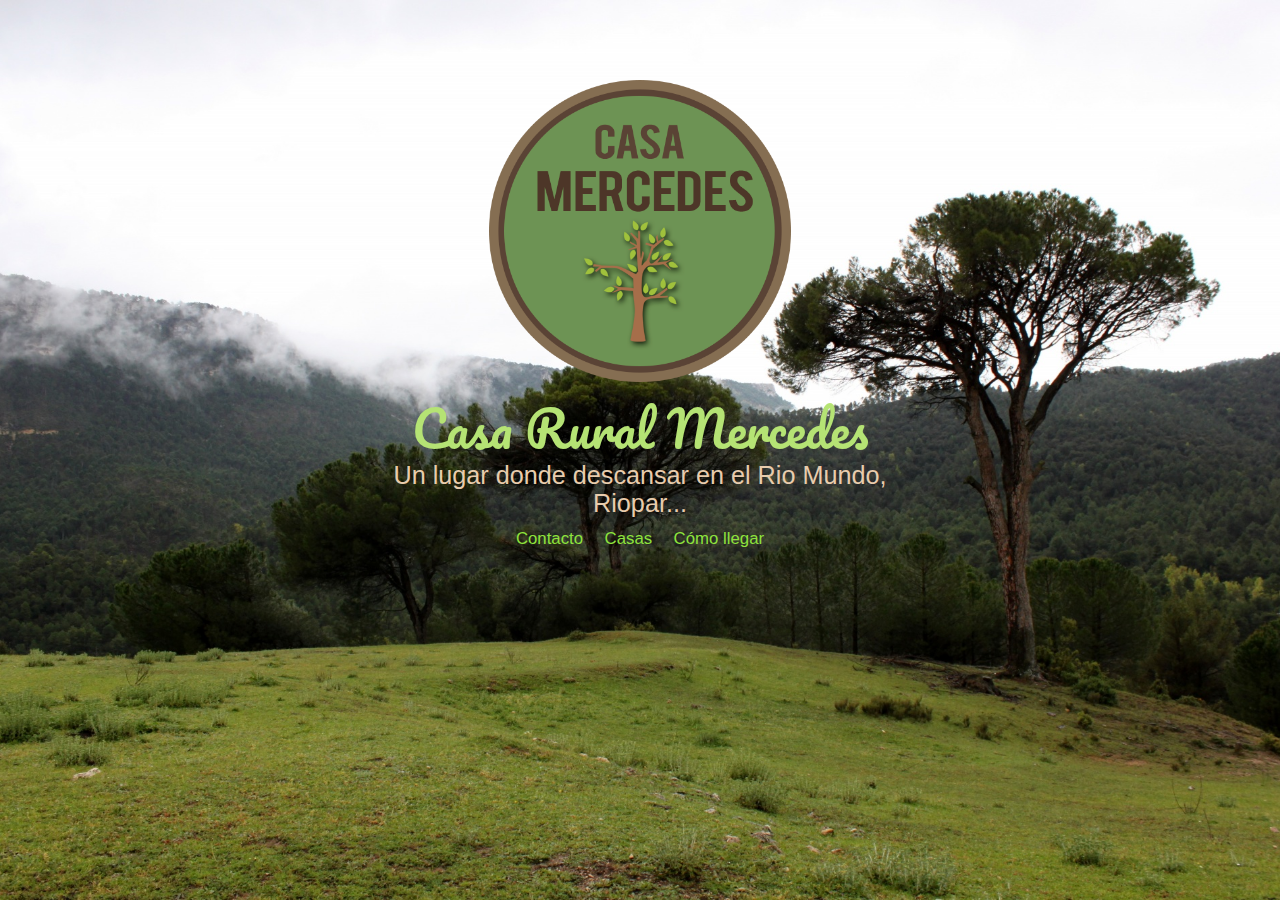
==== index.html @ 32f36bc1 "up" ====
<!DOCTYPE html>
<html>
<head>
	<title>Casa Rural Mercedes</title>
	<link rel="stylesheet" href="css/bootstrap.css">
	<link rel="stylesheet" href="css/animate.css">
	<link rel="stylesheet" href="css/main.css">
	<link href='https://fonts.googleapis.com/css?family=Pacifico' rel='stylesheet' type='text/css'>
	<link href='https://fonts.googleapis.com/css?family=Lato:300,400' rel='stylesheet' type='text/css'>
	<meta charset="UTF-8">
	<meta charset="viewport" content="width=device-width, initial-scale=1.0">
	<script src="http://code.jquery.com/jquery-1.10.1.min.js"></script>
	<style type="text/css">
   		
	</style>
	<div id="img-container">
		<div id="img1"></div>
	</div>
</head>
<body>
	<div class="col-md-5 center-block quitar-float text-center espacio-arriba">
		<img src="img/logo2.png" class="animated fadeIn retraso1">
		<h1 class="pacifico grande verde animated fadeIn retraso2">Casa Rural Mercedes</h1>
		<div class="animated fadeInDown retraso3">
			<h2 class="grande2">Un lugar donde descansar en el Rio Mundo, Riopar...</h2>
			<nav class="grande3">
				<a href="contacto.html" class="espacio-derecha">Contacto</a>
				<a href="casas.html" class="espacio-derecha">Casas</a>
				<a href="como llegar.html">Cómo llegar</a>
			</nav>
		</div>
	</div>
	
</body>
</html>
---- css/main.css ----
/*INICIO*/
img{
	max-width: 60%;
}
.quitar-float{
	float: none;
}
.espacio-arriba{
	margin-top: 80px;

}

.espacio-top{
	margin-top: 40px;

}
.espacio-fotos{
	margin-top: 20px;

}
.espacio150{
	margin-top: 160px;

}
.pacifico{
	font-family: 'pacifico', cursive;
}
.titulo{
	color:#223B1D
}
.grande{
	font-size: 3.5em;
}
.mediano{
	font-size: 2.5em;
}
.peque{
	font-size:1.1em;
	margin-top:15px;
	color: #223B1D
}
.verde{
	color:#B5E374
}
.grande2{
	font-size:1.8em;
	margin-top: -4px;
}
.grande3{
	font-size:1.2em;
	color:#8EE33D;
}
.espacio-derecha{
	margin-right:1em;
}
.verde a{
	color:#B5E374;
}
.grande3 a{
	color:#8EE33D;
}
a:hover{
	color: #A17259;
}
/*ANIMACIONES*/
.retraso1{
	-webkit-animation-delay:1s;
	-moz-animateion-delay:1s;
	animation-delay: 1s;
}
.retraso2{
	-webkit-animation-delay:1.5s;
	-moz-animateion-delay:1.5s;
	animation-delay: 1.5s;
}
.retraso3{
	-webkit-animation-delay:2s;
	-moz-animateion-delay:2s;
	animation-delay: 1s;
}
/*MENÚ*/

.no-lista a{
	color:#FBFFE6;
}
.inline-block{
	float: none;
	display: inline-block;
	margin-right: -4px;
}

.se-verde{
	background-color:#172B12;
	
}
.padding-largo{
	padding: 5px 10px;

}
.no-lista{
	margin: 0px;
	padding:0px;
}
.no-lista li{
	list-style-type: none;
}
.casa-peque{
	width: 16.3%;
	margin-top: 100px;
}
.casa-grande{
	width: 15%;
	margin-top: 100px;

}
.mapa{
	max-height: 90%;
	max-width:90%;
	height:400px;
	width: 600px ;
	padding:10px 10px;
	border: 1px solid #4f7a2d;
	background: #476246;
	border-radius: 10px;	
}
/*CONTACTO*/
.mediano{
	font-size:2em;
	color: #172B12;
}
.mediano2{
	font-size:1.5em;
	color:#B5E374;
}
.contacto{
	
	margin: auto;
	margin-top: 30px;
	max-height: 90%;
	max-width:90%;
	height:250px;
	width: 380px ;
	padding:10px 10px;
	border: 5px solid #172B12;
	background: #476246;
	border-radius: 10px;	
}

.fotos{
	
	margin: auto;
	margin-top: 30px;
	max-height: 90%;
	max-width:90%;
	height:auto;
	width: auto ;
	padding:10px 10px;
	border: 5px solid #172B12;
	background: #476246;
	border-radius: 10px;	
}

body {
	background: url("../img/IMG_1913_001.JPG") no-repeat fixed center center #FCFFDE;
	background-size: cover;
	color:#E8CCAD;
}
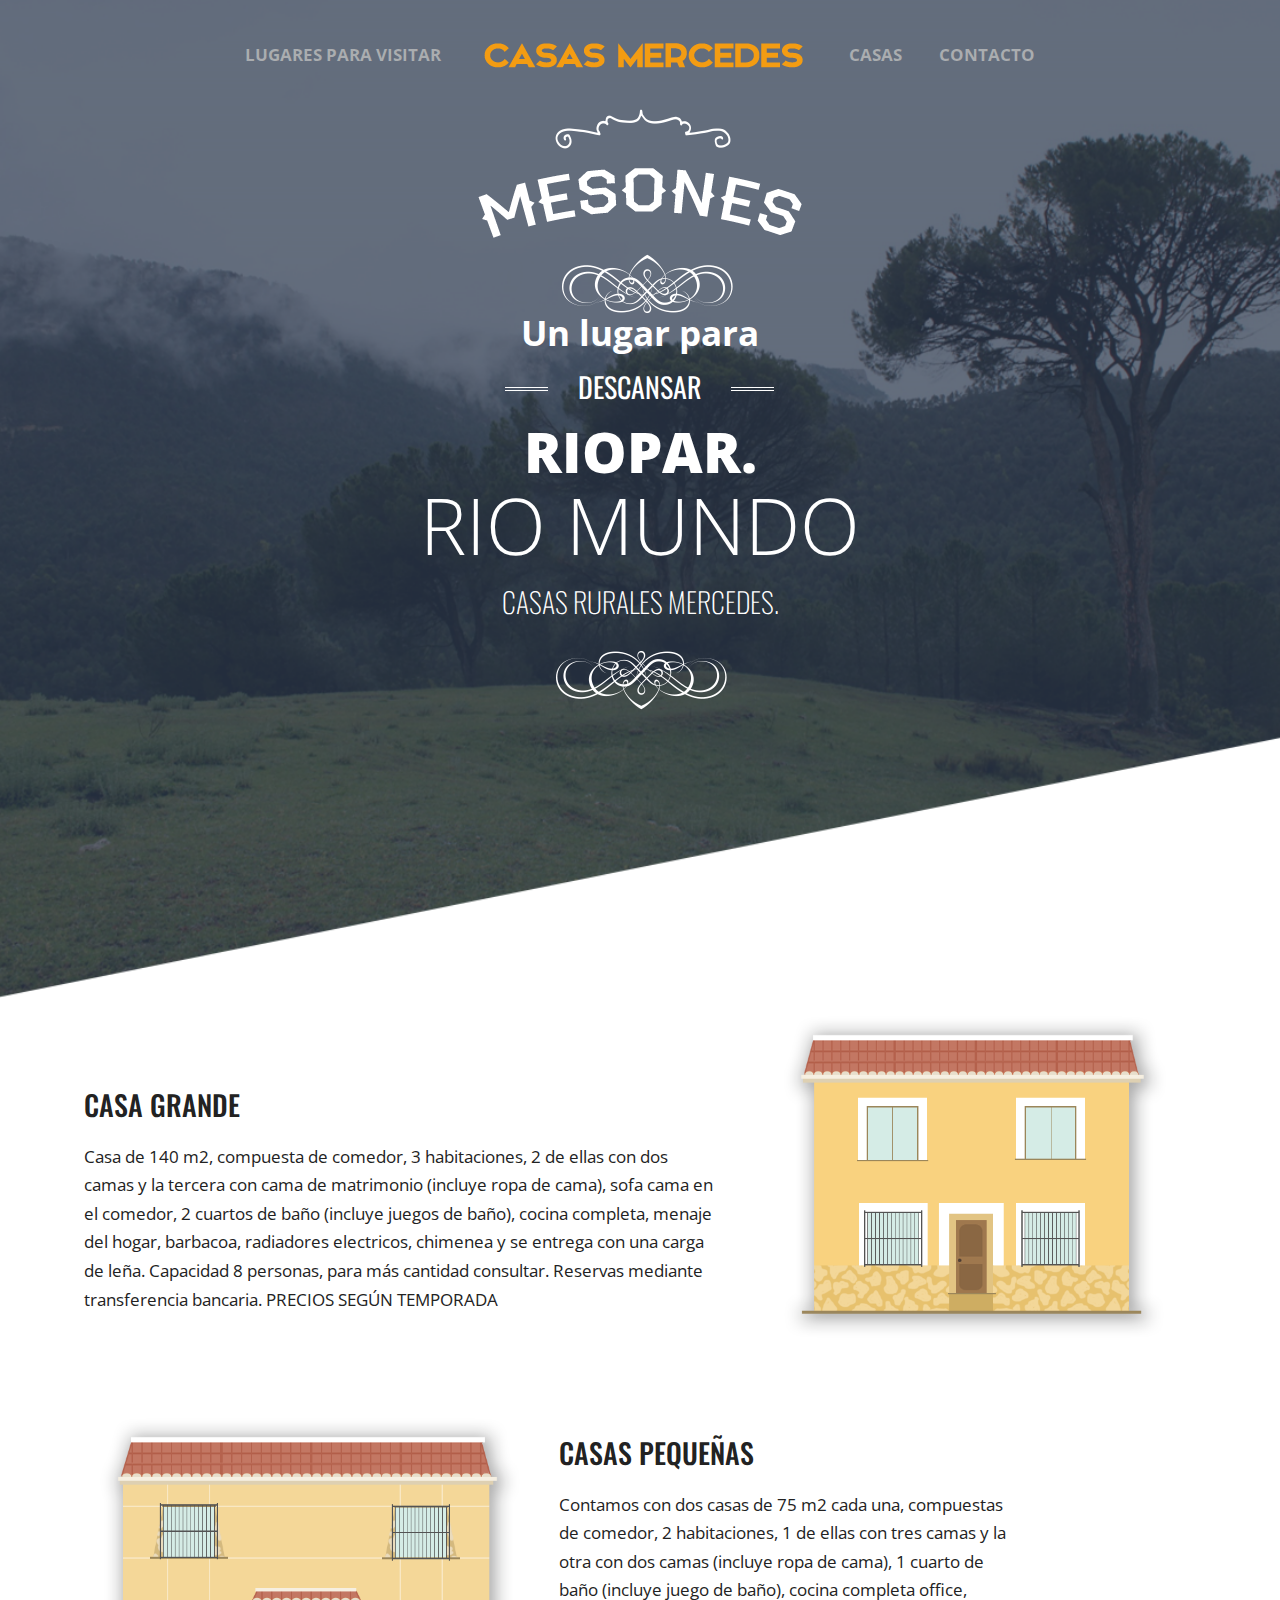
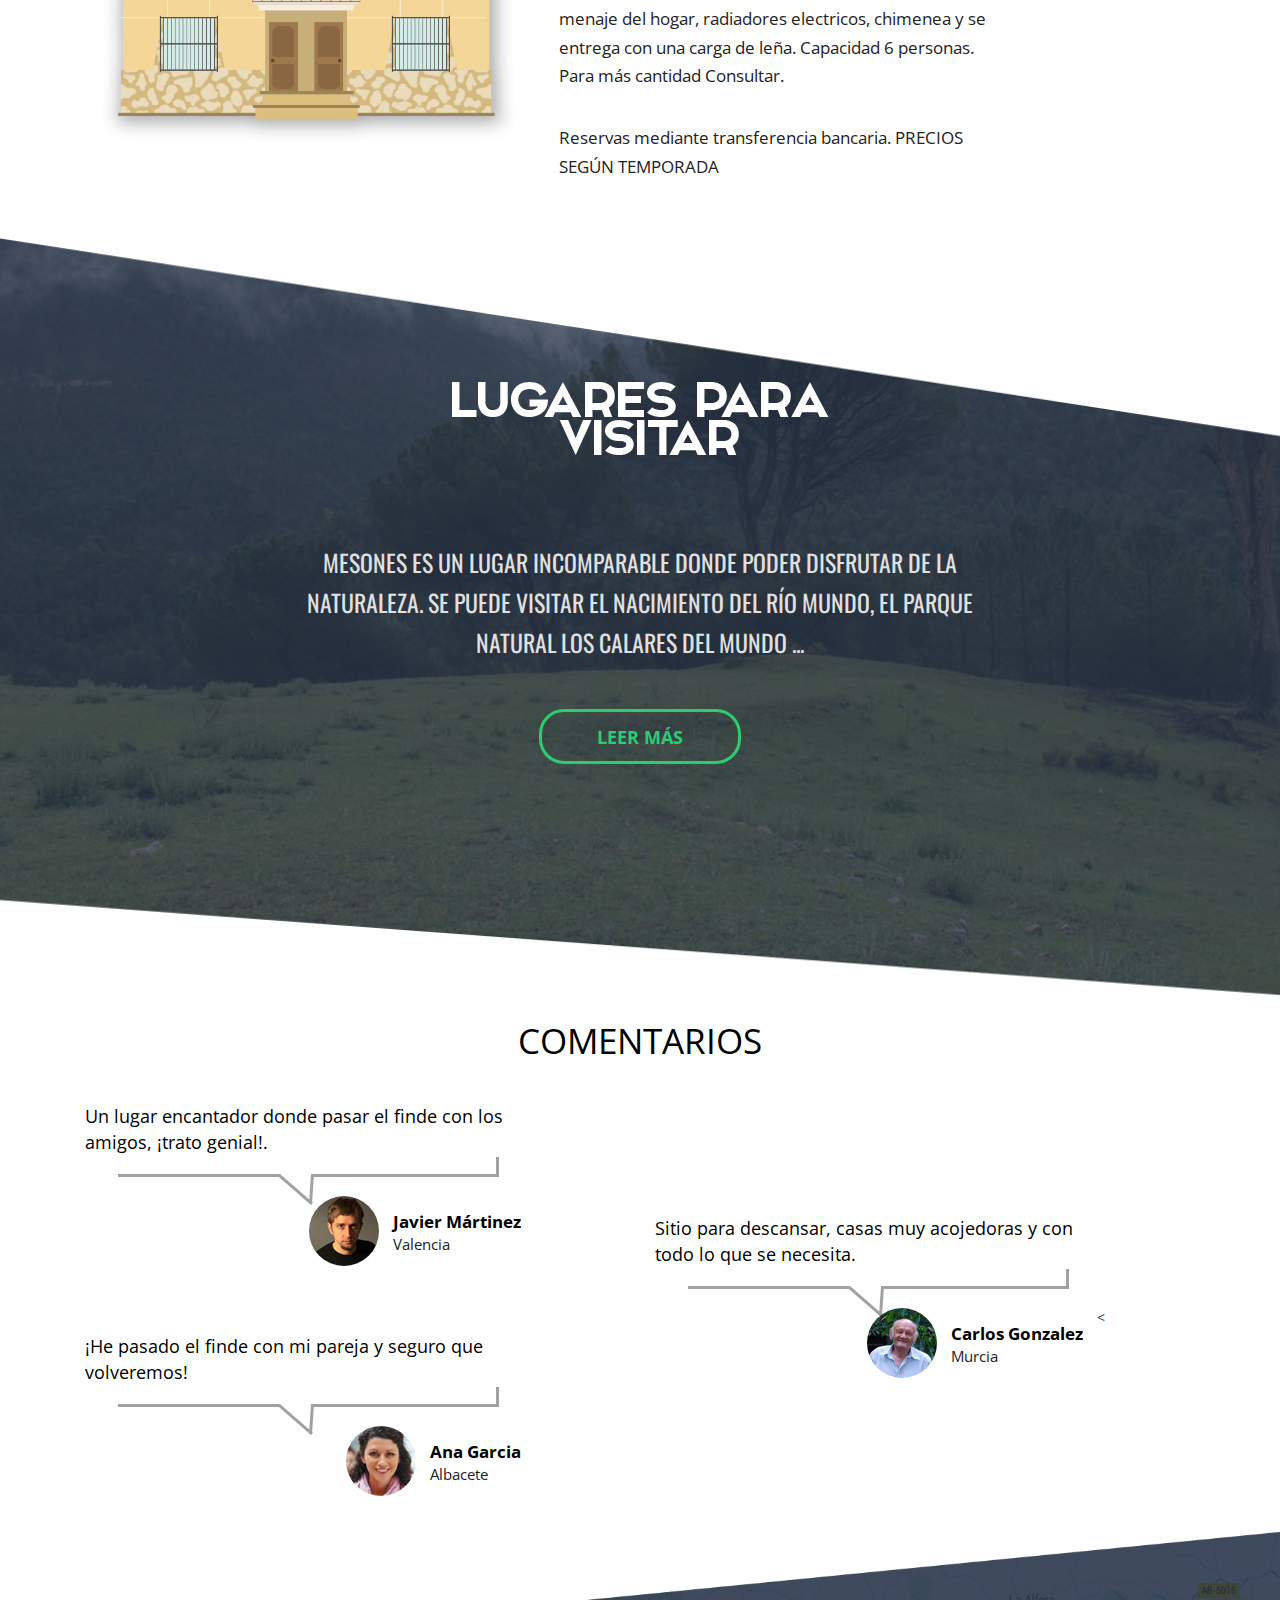
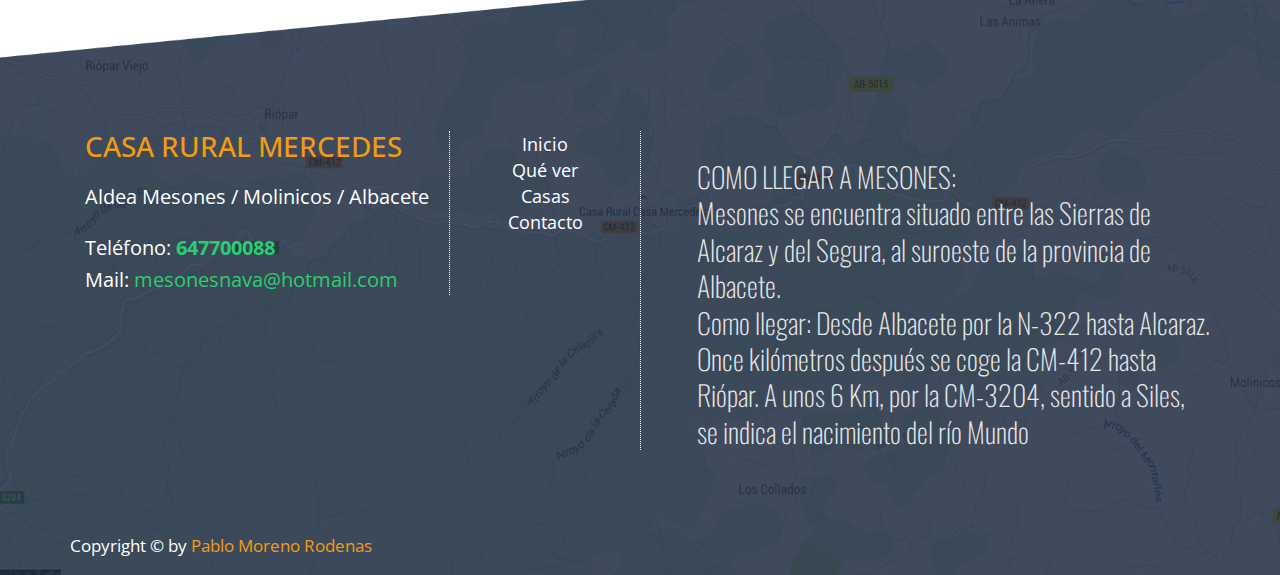
==== commit c6a4b2c0: "up" ====
--- a/index.html
+++ b/index.html
@@ -1,35 +1,219 @@
+<!--A Design by W3layouts 
+Author: W3layout
+Author URL: http://w3layouts.com
+License: Creative Commons Attribution 3.0 Unported
+License URL: http://creativecommons.org/licenses/by/3.0/
+-->
 <!DOCTYPE html>
 <html>
 <head>
-	<title>Casa Rural Mercedes</title>
-	<link rel="stylesheet" href="css/bootstrap.css">
-	<link rel="stylesheet" href="css/animate.css">
-	<link rel="stylesheet" href="css/main.css">
-	<link href='https://fonts.googleapis.com/css?family=Pacifico' rel='stylesheet' type='text/css'>
-	<link href='https://fonts.googleapis.com/css?family=Lato:300,400' rel='stylesheet' type='text/css'>
-	<meta charset="UTF-8">
-	<meta charset="viewport" content="width=device-width, initial-scale=1.0">
-	<script src="http://code.jquery.com/jquery-1.10.1.min.js"></script>
-	<style type="text/css">
-   		
-	</style>
-	<div id="img-container">
-		<div id="img1"></div>
-	</div>
+<title>Casa Rural Mercedes</title>
+<link href="css/bootstrap.css" rel="stylesheet" type="text/css" media="all" />
+<!-- jQuery (necessary for Bootstrap's JavaScript plugins) -->
+<script src="js/jquery.min.js"></script>
+<!-- Custom Theme files -->
+<!--theme-style-->
+<link href="css/style.css" rel="stylesheet" type="text/css" media="all" />	
+<!--//theme-style-->
+<meta name="viewport" content="width=device-width, initial-scale=1">
+<meta http-equiv="Content-Type" content="text/html; charset=utf-8" />
+<meta name="keywords" content="Kitchen-Master Responsive web template, Bootstrap Web Templates, Flat Web Templates, Andriod Compatible web template, 
+Smartphone Compatible web template, free webdesigns for Nokia, Samsung, LG, SonyErricsson, Motorola web design" />
+<script type="application/x-javascript"> addEventListener("load", function() { setTimeout(hideURLbar, 0); }, false); function hideURLbar(){ window.scrollTo(0,1); } </script>
+<!--fonts-->
+<link href='http://fonts.googleapis.com/css?family=Open+Sans:400,300,600,700,800' rel='stylesheet' type='text/css'>
+<link href='http://fonts.googleapis.com/css?family=Oswald:400,300,700' rel='stylesheet' type='text/css'>
+<!--//fonts-->
+<script type="text/javascript" src="js/move-top.js"></script>
+<script type="text/javascript" src="js/easing.js"></script>
+				<script type="text/javascript">
+					jQuery(document).ready(function($) {
+						$(".scroll").click(function(event){		
+							event.preventDefault();
+							$('html,body').animate({scrollTop:$(this.hash).offset().top},1000);
+						});
+					});
+					</script>
+
 </head>
 <body>
-	<div class="col-md-5 center-block quitar-float text-center espacio-arriba">
-		<img src="img/logo2.png" class="animated fadeIn retraso1">
-		<h1 class="pacifico grande verde animated fadeIn retraso2">Casa Rural Mercedes</h1>
-		<div class="animated fadeInDown retraso3">
-			<h2 class="grande2">Un lugar donde descansar en el Rio Mundo, Riopar...</h2>
-			<nav class="grande3">
-				<a href="contacto.html" class="espacio-derecha">Contacto</a>
-				<a href="casas.html" class="espacio-derecha">Casas</a>
-				<a href="como llegar.html">Cómo llegar</a>
-			</nav>
+	<!--header-->
+	<div class="header">
+		<div class="container">
+		<!---->
+			<div class="header-logo">
+				<div class="logo">
+				<a href="index.html"><img src="images/logo.png" alt="" ></a>
+				</div>
+				<div class="top-nav">
+					<span class="menu"> </span>
+					<ul>
+						<li ><a href="about.html" data-hover="QUE VER">QUE VER  </a> </li>
+						<li><a href="404.html" data-hover="QUE VER" > QUE VER</a></li>
+						<li><a href="gallery.html" data-hover="CASAS">CASAS </a></li>
+						<li><a href="contact.html" data-hover="CONTACTO">CONTACTO </a></li>
+					</ul>
+					<!--script-->
+				<script>
+					$("span.menu").click(function(){
+						$(".top-nav ul").slideToggle(500, function(){
+						});
+					});
+			</script>				
+		</div>
+		<div class="clearfix"> </div>
+			</div>
+			<!---->
+				<div class="top-menu">					
+					<ul>
+						<li ><a href="Quever.html" data-hover="LUGARES PARA VISITAR">LUGARES PARA VISITAR  </a> </li>
+						<li><a href="index.html"><img src="images/logo.png" alt="" ></a></li>
+						<li><a href="Casas.html" data-hover="CASAS">CASAS </a></li>
+						<li><a href="Contacto.html" data-hover="CONTACTO">CONTACTO </a></li>
+					</ul>
+					<!--script-->
+							
+		</div>
+		<div class="header-top">
+			<img class="img-responsive size=3" src="images/logo2.png" alt="">
+			<h2>Un lugar para</h2>
+			<p class="to-do">DESCANSAR</p>
+			<h1>RIOPAR. <span>RIO MUNDO</span></h1>
+			<p class="have">Casas Rurales Mercedes.</p>
+			<img class="img-responsive" src="images/ar.png" alt="">
 		</div>
 	</div>
-	
+</div>
+<!---->
+			<div class="content">
+				<div class="container">
+				<div class="content-top">
+					<div class="content-top-grid">
+						<div class="col-md-7 content-top-bottom ">
+							<h3 >CASA GRANDE</h3>
+							<p>
+							Casa de 140 m2, compuesta de comedor, 3 habitaciones, 2 de ellas con dos camas y la tercera con cama de matrimonio (incluye ropa de cama), sofa cama en el comedor, 2 cuartos de baño (incluye juegos de baño), cocina completa, menaje del hogar, barbacoa, radiadores electricos, chimenea y se entrega con una carga de leña.
+							Capacidad 8 personas, para más cantidad consultar. <span>Reservas mediante transferencia bancaria. PRECIOS SEGÚN TEMPORADA</span> </p>
+						</div>
+						<div class="col-md-5">
+							<a  href="casas.html"><img class="img-responsive" src="images/cg2.png" alt=""></a>
+						</div>
+						<div class="clearfix"> </div>
+					</div>
+					<div class="content-top-grid">					
+						<div class="col-md-5">
+							<a href="casas.html"><img class="img-responsive" src="images/cp2.png" alt=""></a>
+						</div>
+						<div class="col-md-5 content-top-at ">
+							<h3>CASAS PEQUEÑAS</h3>
+							<p>Contamos con dos casas de 75 m2 cada una, compuestas de comedor, 2 habitaciones, 1 de ellas con tres camas y la otra con dos camas (incluye ropa de cama), 1 cuarto de baño (incluye juego de baño), cocina completa office, menaje del hogar, radiadores electricos, chimenea y se entrega con una carga de leña. Capacidad 6 personas. Para más cantidad Consultar. <span>Reservas mediante transferencia bancaria. PRECIOS SEGÚN TEMPORADA</span> </p>
+						</div>
+						<div class="clearfix"> </div>
+					</div>
+				</div>
+			</div>
+			<!---->
+					<div class="content-middle">
+							<a href="single.html"><img class="img-responsive" src="images/po1.png" alt=""></a>
+						<p>Mesones es un lugar incomparable donde poder disfrutar de la naturaleza.
+							Se puede visitar el nacimiento del río Mundo, el Parque Natural Los Calares del Mundo ...</p>
+						<a href="quever.html" class="register">LEER MÁS</a>
+					</div>
+					<!---->
+					<div class="content-bottom">
+						<div class="container">
+						<h3>COMENTARIOS</h3>
+							<div class="col-md-6 name-in">
+								<div class=" bottom-in">
+								<p class="para-in">Un lugar encantador donde pasar el finde con los amigos, ¡trato genial!.</p>
+								<i class="dolor"> </i>
+								<div class="men-grid">
+									<img class="img-responsive men-top" src="images/te.jpg" alt="">
+									<div class="men">
+										<span>Javier Mártinez</span>
+										<p>Valencia</p>
+									</div>
+									<div class="clearfix"> </div>
+									</div>
+								</div>
+								<div class=" bottom-in">
+								<p class="para-in">¡He pasado el finde con mi pareja y seguro que volveremos!</p>
+								<i class="dolor"> </i>
+								<div class="men-grid">
+									<img class="img-responsive men-top" src="images/te1.jpg" alt="">
+									<div class="men">
+										<span>Ana Garcia</span>
+										<p>Albacete</p>
+									</div>
+									<div class="clearfix"> </div>
+									</div>
+								</div>
+							</div>
+						
+							<div class="col-md-6  name-on">
+							<div class="bottom-in ">
+								<p class="para-in">Sitio para descansar, casas muy acojedoras y con todo lo que se necesita.</p>
+								<i class="dolor"> </i>
+								<div class="men-grid">
+									<img class="img-responsive men-top" src="images/te2.jpg" alt=""><
+									<div class="men">
+										<span>Carlos Gonzalez</span>
+										<p>Murcia</p>
+									</div>
+									<div class="clearfix"> </div>
+									</div>
+							</div>
+							</div>
+							<div class="clearfix"> </div>
+						</div>
+					</div>
+				</div>		
+				<!---->			
+	<div class="footer">
+		<div class="container">
+			<div class="footer-top">
+				<div class="col-md-4 amet-sed">
+				<h4 >CASA RURAL MERCEDES</h4>
+				<p class="flan">Aldea Mesones / Molinicos / Albacete</span></p>
+				<p>Teléfono: <label>647700088</label></p>
+				<p>Mail: <a href="mailto:mesonesnava@hotmail.com">mesonesnava@hotmail.com</a></p>
+				
+
+				</div>
+				<div class="col-md-2 amet-sed-box ">
+					<ul class="nav-bottom">
+						<li><a href="index.html" >Inicio</a> </li>
+						<li><a href="quever.html" >Qué ver</a> </li>
+						<li><a href="casas.html">Casas </a></li>						
+						<li><a href="contacto.html">Contacto </a></li>						
+					</ul>
+				</div>
+				<div class="col-md-6 amet-sed-top  ">				
+				<p>COMO LLEGAR A MESONES:
+				<span>Mesones se encuentra situado entre las Sierras de Alcaraz y del Segura, al suroeste de la provincia de Albacete.</span>
+				<span>Como llegar: Desde Albacete por la N-322 hasta Alcaraz. Once kilómetros después se coge la CM-412 hasta Riópar. A unos 6 Km, por la CM-3204, sentido a Siles, se indica el nacimiento del río Mundo</span></p>						
+				</div>
+				<div class="clearfix"> </div>
+			</div>
+				<p class="footer-class">Copyright &copy; by  <a href="https://twitter.com/1pabloo1" target="_blank">Pablo Moreno Rodenas</a></p>
+		</div>
+		 <script type="text/javascript">
+						$(document).ready(function() {
+							/*
+							var defaults = {
+					  			containerID: 'toTop', // fading element id
+								containerHoverID: 'toTopHover', // fading element hover id
+								scrollSpeed: 1200,
+								easingType: 'linear' 
+					 		};
+							*/
+							
+							$().UItoTop({ easingType: 'easeOutQuart' });
+							
+						});
+					</script>
+				<a href="#" id="toTop" style="display: block;"> <span id="toTopHover" style="opacity: 1;"> </span></a>
+	</div>
+
 </body>
 </html>--- a/css/style.css
+++ b/css/style.css
@@ -0,0 +1,1551 @@
+/*--A Design by W3layouts 
+Author: W3layout
+Author URL: http://w3layouts.com
+License: Creative Commons Attribution 3.0 Unported
+License URL: http://creativecommons.org/licenses/by/3.0/
+--*/
+body{
+	background:#fff;
+	font-family: 'Open Sans', sans-serif;
+}
+body a{
+	transition: 0.5s all;
+	-webkit-transition: 0.5s all;
+	-o-transition: 0.5s all;
+	-moz-transition: 0.5s all;
+	-ms-transition: 0.5s all;
+}
+ ul{
+	padding: 0;
+	margin: 0;
+}
+h1,h2,h3,h4,h5,h6,label,p{
+	margin:0;	
+}
+.header {
+	background:url(../images/banner.png) no-repeat left bottom;
+	width:100%;
+	min-height:1000px;
+	display:block;
+	background-size:cover;
+	text-align:center;
+}
+.header-in {
+	background:url(../images/banner.png) no-repeat top;
+	width:100%;
+	min-height:100px;
+	display:block;
+	background-size:cover;
+	text-align:center;
+}
+.header-logo{
+	display:none;
+}
+/*----*/
+.top-menu ul li  a {
+	position: relative;
+	display: inline-block;
+	outline: none;
+	color:#aaadb0;
+	text-decoration: none;
+	text-shadow: 0 0 1px rgba(255,255,255,0.3);
+	font-size:1.2em;
+	padding: 0em 1em;
+	font-weight:700;
+	vertical-align: middle;
+}
+.top-menu ul li a:hover,
+.top-menu ul li  a:focus {
+	outline: none;
+}
+/* Effect 15: scale down, reveal */
+.top-menu ul li a {
+	color: rgba(0,0,0,0.2);
+	text-shadow: none;
+}
+.top-menu ul li a::before {
+	color: #aaadb0;
+	content: attr(data-hover);
+	position: absolute;
+	-webkit-transition: -webkit-transform 0.3s, opacity 0.3s;
+	-moz-transition: -moz-transform 0.3s, opacity 0.3s;
+	transition: transform 0.3s, opacity 0.3s;
+}
+.top-menu ul li a:hover::before,
+.top-menu ul li a:focus::before {
+	-webkit-transform: scale(0.9);
+	-moz-transform: scale(0.9);
+	transform: scale(0.9);
+	opacity: 0;
+}
+/*----*/
+.top-menu{
+	margin-top:2em;
+}
+.top-menu ul li{
+	display: inline-block;
+}
+.top-menu ul li  a:hover,.top-menu ul li.active a{
+	color:#f39c12;
+}
+/*----*/
+.top-nav span.menu:before{
+	content: url(../images/menu.png)no-repeat 0px 0px;
+	cursor:pointer;	
+	width:100%;
+}
+.top-nav span.menu{
+	display: none;
+}
+/*--responsive media-quries--*/
+@media(max-width:768px){
+.top-menu{
+	display:none;
+}
+.header-logo{
+	display:block;
+	margin-top:1em;
+}
+.logo{
+	float:left;
+}
+.top-nav {
+	float: right;
+	padding-top:6px;
+}
+.top-nav ul{
+	display: none;
+	position: absolute;
+	width: 96.5%;
+	z-index: 9999;
+	left: 2%;
+	margin: 1em 0;
+	background: #f39c12;
+}
+.top-nav span.menu {
+	display: block;
+	width: 100%;
+	position: relative;
+	height: 30px;
+}
+.top-nav ul li,.top-nav ul li.active{
+	display: block;
+	padding: 0.5em 0;
+	text-align: center;
+}
+.top-nav ul li a,.top-nav ul li.active a{
+	color:#fff;
+	border: none;
+	padding: 0;
+	background:none;
+	margin: 0.3em 1em;
+	text-decoration:none;
+}
+.top-nav ul li a:hover{
+	color:#000;
+}
+}
+.header-top img{
+	margin:0 auto;
+}
+.header-top{
+	padding: 2em 0;
+}
+.header-top h2{
+	color:#fff;
+	font-size:2.5em;
+	font-weight:700;
+}
+.header-top h1{
+	color:#fff;
+	font-size:4em;
+	font-weight:800;
+	text-transform:uppercase;
+}
+.header-top h1 span{
+	display:block;
+	font-size:1.4em;
+	font-weight:100;
+}
+ p.to-do{
+	color:#fff;
+	font-size: 2em;
+	font-family: 'Oswald', sans-serif;
+	padding: 0.5em 0;
+}
+p.to-do:before,p.to-do:after{
+	content:"";
+	background:url(../images/line.png) no-repeat 0px ;
+	width:46px;
+	height:20px;
+	display:inline-block;
+	margin-right:1em;
+	vertical-align:middle;
+}
+p.to-do:after{
+	margin:0 0em 0 1em;
+}
+p.have{
+	color:#fff;
+	font-size: 2em;
+	font-family: 'Oswald', sans-serif;
+	padding: 0.5em 0;
+	text-transform:uppercase;
+	font-weight: 100;
+}
+
+/*----*/
+.content-top-grid {
+	padding: 0 0 4em;
+}
+.content-top-bottom h3,.content-top-at h3{
+	font-family: 'Oswald', sans-serif;
+	color:#222222;
+	font-size:2em;
+	text-transform:uppercase;
+	line-height:1.5em;
+}
+.content-top-bottom p,.content-top-at p{
+	color:#222222;
+	font-size:1.2em;
+	line-height:1.7em;
+	padding:1em 0 0;
+}
+.content-top-at p span{
+	display:block;
+	padding:2em 0 0;
+}
+.content-top-at {
+	padding: 2em 1em 0;
+}
+.content-top-bottom {
+	padding: 6em 1em 0;
+}
+/*----*/
+.content-middle {
+	background:url(../images/back.png) no-repeat 0px 0px;
+	width:100%;
+	min-height:785px;
+	display:block;
+	background-size:cover;
+	text-align: center;
+}
+.content-middle img{
+	margin:0 auto;
+	padding: 4.7em 0 0em;
+}
+.content-middle p{
+	font-family: 'Oswald', sans-serif;
+	color:#E0E0E1;
+	font-size:1.7em;
+	width:50%;
+	margin:2.5em auto;
+	text-transform: uppercase;
+	line-height: 1.7em;
+}
+a.register{
+	text-decoration:none;
+	font-size:1.3em;
+	color:#2ecc71;
+	border: 3px solid #2ecc71;
+	border-radius: 25px;
+	padding: 0.7em 3em;
+	font-weight:700;
+}
+a.register:hover{
+	color:#fff;
+	background:#2ecc71;
+}
+ p.para-in{
+	color:#000;
+	font-size:1.3em;
+	width: 80%;
+}
+i.dolor{
+	background:url(../images/arr.png) no-repeat 0px 0px;
+	width:400px;
+	min-height:52px;
+	display:block;
+	margin: 0 0em 0 2em;
+}
+.men-grid {
+	position: absolute;
+	top: 135px;
+	right: 90px;
+}
+.bottom-in {
+	padding: 3em 0 6em;
+	position: relative;
+}
+.bottom-in img {
+	border-radius:50px;
+}
+.content-bottom h3{
+	color:#000;
+	font-size:2.5em;
+	font-weight:400;
+	text-align:center;
+}
+.men-top{
+	float:left;
+}
+.men{
+	float:left;
+	padding: 1em 1em 0em;
+}
+.men span {
+	color: #000;
+	font-size: 1.2em;
+	font-weight: 700;
+}
+.men p{
+	color: #222;
+	font-size: 1.1em;
+}
+.name-on {
+	padding-top: 8em;
+}
+/*--about--*/
+.about {
+	padding:0 0 1em;
+}
+.about-top {
+	padding: 6em 0;
+}
+.about-top h3{
+	font-size:2.2em;
+	color:#222;
+	text-transform:uppercase;
+	font-family: 'Oswald', sans-serif;
+	padding: 0 0.4em 1em;
+}
+.top-about h5{
+	font-size:1.5em;
+	line-height:1.2em;
+}
+.top-about h5 a{
+	color:#f39c12;
+	text-decoration:none;
+}
+.top-about h5 a:hover{
+	color:#000;
+}
+a.more{
+	text-decoration:none;
+	font-size: 1em;
+	color: #2ecc71;
+	border: 2px solid #2ecc71;
+	border-radius: 25px;
+	padding: 0.4em 1em;	
+}
+a.more:hover{
+	color:#fff;
+	background:#2ecc71;
+}
+.top-about p{
+	font-size:1.2em;
+	color:#222;
+	line-height:1.7em;
+	margin:1em 0 2em;
+}
+.left-sit h6{
+	font-size:1.3em;
+	line-height:1.3em;
+}
+.left-sit p{
+	margin:0.5em 0;
+	color:#222;
+	font-size:1.2em;
+	line-height:1.5em;	
+}
+.in-sed ,.left-sit{
+	float:left;
+}
+.left-sit{
+	width:80%;
+}
+span.in-sed{
+	font-size: 1.8em;
+	color: #fff;
+	background: #f39c12;
+	width: 45px;
+	height: 45px;
+	text-align: center;
+	font-weight: 600;
+	margin-right: 6%;
+	padding-top: 5px;
+}
+.left-sit h6 a{
+	text-decoration:none;
+	color:#f39c12;
+}
+.left-sit h6 a:hover{
+	color:#222;
+}
+.col-in-about{
+	padding:1em 0 0;
+}
+.in-profile h4{
+	margin:0 0 1em;
+	font-size:2em;
+	color:#222;
+	font-family: 'Oswald', sans-serif;
+}
+/*----*/
+.team-top {
+	margin-right: 9%;
+	float: left;
+	width: 27%;
+}
+.team-top:nth-child(3) {
+	margin-right:0;
+}
+.team-top h6 {
+	margin: 1em 0 0.2em;
+	font-size: 1.3em;
+	color: #000;
+	text-transform: uppercase;
+	font-weight: 600;
+}
+.team-top p {
+	font-size: 1.2em;
+	line-height: 1.7em;
+	color: #222;
+}
+/*--four--*/
+.four{
+	text-align:center;
+	padding: 8em 0em 10em;
+	min-height: 440px;
+}
+.four h1{
+	font-size: 8em;
+	color: #f39c12;
+	font-weight: 600;
+}
+.four p{
+	font-size:1.5em;
+	color:#222;
+	padding:0.7em 0 2em;
+}
+/*--portfolio--*/
+.product h2{
+	font-size: 2.2em;
+	color: #222;
+	font-family: 'Oswald', sans-serif;
+	padding: 0 0em 1em;
+}
+ul#filters {
+	padding: 0px;
+}
+#filters {
+	margin:0 0 3%;
+	padding: 0;
+	list-style: none;
+}
+#filters li {
+	display:inline-block;
+	display: -webkit-inline-box;
+	display: -moz-inline-box;
+	display: -o-inline-box;
+	display: -ms-inline-box;
+	padding: 0 1em;
+}
+#filters li span {
+	display: block;
+	text-decoration: none;
+	color: #222;
+	cursor: pointer;
+	font-size: 1.1em;
+	text-transform: uppercase;
+	font-weight:600;
+	
+}
+#filters li span:hover,#filters li.active  span{
+	color:#f39c12;
+}
+#portfoliolist .portfolio {
+	-webkit-box-sizing: border-box;
+	-moz-box-sizing: border-box;
+	-o-box-sizing: border-box;
+	width: 31%;
+	display: none;
+	float: left;
+	overflow: hidden;
+	margin: 1%;
+}
+div#portfoliolist {
+	padding: 0px 0px;
+}	
+.portfolio-wrapper {
+	overflow:hidden;
+	position: relative !important;
+	cursor:pointer;	
+	padding:  0;
+}
+.portfolio img {
+	max-width:100%;
+	transition: all 300ms!important;
+	-webkit-transition: all 300ms!important;
+	-moz-transition: all 300ms!important;
+}
+.portfolio .label {
+	position: absolute;
+	width: 100%;
+	height:40px;
+	bottom:-40px;
+}
+.portfolio .label-bg {
+	background: #22B4B8;
+	width: 100%;
+	height:100%;
+	position: absolute;
+	top:0;
+	left:0;
+}
+.portfolio .label-text {
+	color:#fff;
+	position: relative;
+	z-index:500;
+	padding:5px 8px;
+}		
+.portfolio .text-category {
+	display:block;
+	font-size:9px;
+	font-size: 12px;
+	text-transform:uppercase;
+}
+
+.product {
+	padding: 4em 0 ;
+}
+.zoom-icon {
+	position:absolute;
+	top:15px;
+	right:15px;
+	bottom:15px;
+	left:15px;
+	display:block !important;
+	opacity:1 !important;
+	visibility:visible !important;
+	background:transparent !important;
+	border-radius:0;
+	cursor:pointer;
+	overflow:hidden;
+	-webkit-transition:0.55s;
+	-moz-transition:0.55s;
+	-o-transition:0.55s;
+	transition:0.55s;
+}
+.zoom-icon:after {
+	position:absolute;
+	display:block;
+	top:50%;
+	left:50%;
+	top:50%;
+	bottom:50%;
+	width:0;
+	height:0;
+	content:"";
+	background:url(../images/plus.png) 50% 50% no-repeat;
+	border-radius:0;
+	z-index:0;
+	-webkit-transition:0.45s;
+	-moz-transition:0.45s;
+	-o-transition:0.45s;
+	transition:0.45s;
+}
+.zoom-icon:before {
+	position:absolute;
+	left:-50%;
+	top:48%;
+	display:block;
+	margin:0;
+	height:0%;
+	width:200%;
+	background:url(../images/dark.png);
+	content:"";
+	border-radius:0;
+	overflow:hidden;
+	-webkit-transform:rotate(-55deg);
+	-moz-transform:rotate(-55deg);
+	-ms-transform:rotate(-55deg);
+	-o-transform:rotate(-55deg);
+	transform:rotate(-55deg);
+	-webkit-transition:0.65s;
+	-moz-transition:0.65s;
+	-o-transition:0.65s;
+	transition:0.65s;
+}
+ .portfolio-wrapper  a:hover .zoom-icon {
+	-webkit-transition:0.4s;
+	-moz-transition:0.4s;
+	-o-transition:0.4s;
+	transition:0.4s;
+}
+.portfolio-wrapper  a:hover .zoom-icon:before {
+	left:-60%;
+	top:-35%;
+	height:200%;
+	width:200%;
+	-webkit-transform:rotate(-55deg);
+	-moz-transform:rotate(-55deg);
+	-ms-transform:rotate(-55deg);
+	-o-transform:rotate(-55deg);
+	transform:rotate(-55deg);
+	-webkit-transition:0.6s;
+	-moz-transition:0.6s;
+	-o-transition:0.6s;
+	transition:0.6s;
+}
+ .portfolio-wrapper  a:hover .zoom-icon:after {
+	width:44px;
+	height:63px;
+	margin:-31px 0 0 -22px;
+	-webkit-transition:0.45;
+	-moz-transition:0.45;
+	-o-transition:0.45;
+	transition:0.45;
+}
+.portfolio-wrapper  a:hover .zoom-icon {
+	visibility:visible;
+	border-radius:0;
+	overflow:hidden;
+}
+/*----*/
+.contact-in h2{
+	font-size: 2.2em;
+	color: #222;
+	text-transform: uppercase;
+	font-family: 'Oswald', sans-serif;
+	padding: 0 0em 1em;
+}
+.contact-right  h5 {
+	color:#222;
+	margin-bottom:0.5em;
+	font-size:1.5em;
+	font-family: 'Oswald', sans-serif;
+}
+.contact-left input[type="text"],.contact-left textarea{
+	padding:14px;
+	display:block;
+	width:50%;
+	background:none;
+	border: 1px solid #D1D1D1;
+	border-radius:25px;
+	-webkit-border-radius: 25px;
+	-o-border-radius: 25px;
+	-moz-border-radius: 25px;
+	-ms-border-radius: 25px;
+	outline:none;
+	color:#464646;
+	font-size:1em;	
+}
+.contact-left textarea{
+	resize:none;
+	min-height:150px;		
+}
+.contact-left input[type="submit"]{
+	outline:none;
+	cursor:pointer;
+	border-radius:25px;
+	-webkit-border-radius: 25px;
+	-o-border-radius: 25px;
+	-moz-border-radius: 25px;
+	-ms-border-radius: 25px;
+   margin:1.5em 0 0;
+   transition: 0.5s all;
+	-webkit-transition: 0.5s all;
+	-o-transition: 0.5s all;
+	-moz-transition: 0.5s all;
+	-ms-transition: 0.5s all;
+	color:#2ecc71;
+	font-size: 1em;
+	color: #2ecc71;
+	border: 2px solid #2ecc71;
+	padding: 0.4em 1em;
+	background:none;	
+}
+.contact-left input[type="submit"]:hover{
+	color:#fff;
+	background:#2ecc71;
+}
+.contact-right p{
+	font-size:1em;
+	color:#333;
+	line-height: 1.8em;
+}
+.contact-right p a{
+	text-decoration:underline;
+	color:#333;
+	cursor:pointer;
+}
+.contact-right p a:hover{
+	text-decoration:none;
+}
+.map iframe{
+	border:0;
+	width: 100%;
+	min-height: 200px;
+}
+.contact-left span{
+	font-size:1.3em;
+	display: block;
+	padding: 0.5em 0;
+}
+.contact-in{
+	padding: 0em 0 3em;
+}
+.contact {
+	padding: 5em 0 3em;
+}
+.contact-right {
+	padding: 0;
+}
+.map {
+	padding: 0 2em 0 0;
+}
+/*--single--*/
+.single{
+	padding: 3em 0;
+}
+.table-form form input[type="text"]{
+	border: 1px solid rgba(192, 192, 192, 0.61);
+	outline: none;
+	padding: 12px;
+	color: #333333;
+	overflow: hidden;
+	width: 30%;
+	display: block;
+	border-radius: 25px;
+	-webkit-border-radius: 25px;
+	-moz-border-radius: 25px;
+	-o-border-radius: 25px;
+	transition: border-color 0.3s;
+	-o-transition: border-color 0.3s;
+	-ms-transition: border-color 0.3s;
+	-moz-transition: border-color 0.3s;
+	-webkit-transition: border-color 0.3s;
+	-webkit-appearance: none;
+}
+.table-form textarea{
+	padding: 8px;
+	outline:none;
+	color: #333333;
+	border: 1px solid rgba(192, 192, 192, 0.61);
+	width:60%;
+	height:180px;
+	resize: none;
+	border-radius: 25px;
+	-webkit-border-radius: 25px;
+	-moz-border-radius: 25px;
+	-o-border-radius: 25px;
+	transition: border-color 0.3s;
+	-o-transition: border-color 0.3s;
+	-ms-transition: border-color 0.3s;
+	-moz-transition: border-color 0.3s;
+	-webkit-transition: border-color 0.3s;
+	-webkit-appearance: none;
+}
+.table-form input[type="submit"]{
+	outline:none;
+	cursor:pointer;
+	border:none;
+	border-radius:25px;
+	-webkit-border-radius: 25px;
+	-o-border-radius: 25px;
+	-moz-border-radius: 25px;
+	-ms-border-radius: 25px;
+   margin:0.5em 0 ;
+   transition: 0.5s all;
+	-webkit-transition: 0.5s all;
+	-o-transition: 0.5s all;
+	-moz-transition: 0.5s all;
+	-ms-transition: 0.5s all;
+	color:#2ecc71;
+	font-size: 1em;
+	color: #2ecc71;
+	border: 2px solid #2ecc71;
+	padding: 0.4em 1em;
+	background:none;	
+}
+.table-form input[type="submit"]:hover{
+	color:#fff;
+	background:#2ecc71;
+}
+.table-form span{
+	display: block;
+	margin: 0.4em 0 0.5em;
+	color:#222;
+	font-size:1.2em;
+}
+.table-form div{
+	margin:0.5em 0;
+}
+.leave-comment h3{
+	color:#222;
+	font-size:2em;
+	padding: 0.5em 0;
+}
+ul.links{
+	padding:8px 0px;	
+	border-top: 1px solid rgba(120, 124, 127, 0.4);
+	margin: 4em 0 0px 0;
+}
+ul.links li.last{
+	float:right;
+}
+ul.links_middle{
+	border-bottom:1px solid rgba(120, 124, 127, 0.4);
+	border-top: 1px solid rgba(120, 124, 127, 0.4);
+	margin:0;
+}
+ul.links_bottom{
+	border-bottom:1px solid rgba(120, 124, 127, 0.4);
+	margin:0;
+	border-top:none;
+}
+ul.links li{
+	display: inline-block;
+	margin-right:25px;
+}
+span.icon_text {
+	vertical-align: middle;
+	font-size: 13px;
+	color: #000;
+}
+ul.links li i {
+	width:20px;
+	height:20px;
+	display:inline-block;
+	background:url("../images/img-sprite.png") no-repeat;
+	vertical-align:middle;
+	margin-right:5px;
+}
+ul.links li i.date {
+	background-position:-8px -47px;
+}
+ul.links li i.admin {
+	background-position: -32px -47px;
+}
+ul.links li i.permalink {
+	background-position:-97px -48px;
+}
+ul.links li i.title-icon {
+	background-position:-75px -47px;
+}
+ul.links li i.tags {
+	background-position:-122px -47px;
+}
+.sed-in h4{
+	font-size: 1.5em;
+	color: #f39c12;
+	font-weight: 600;
+}
+.sed-in p,p.at-in{
+	color: #9A9898;
+	font-size: 1.2em;
+	line-height: 1.5em;
+	padding-top:3px;
+}
+.blog-top-in {
+	padding-top: 3em;
+}
+.single-profile h4 {
+	font-size: 2em;
+	color: #222;
+}
+.single-left {
+	padding: 2em 0 0;
+}
+.post-top {
+	padding: 0 2em 0 0em;
+}
+.single-profile {
+	padding: 3em 0;
+}
+.post-top h6 {
+	font-size: 1.5em;
+	color: #222;
+	padding:0.3em 0;
+}
+.post-top p{
+	font-size: 1.2em;
+	color: #222;
+	line-height:1.7em;
+}
+/*----*/
+.footer{
+	background:url(../images/back2.png) no-repeat top;
+	width:100%;
+	min-height:600px;
+	display:block;
+	background-size:cover;
+	padding:15em 0 0;
+}
+.amet-sed h4{
+	font-size:2em;
+	color:#f39c12;
+	text-transform:uppercase;
+}
+.amet-sed p{
+	font-size:1.4em;
+	color:#fff;
+	line-height:1.6em;
+}
+.amet-sed p span{
+	display:block;
+}
+
+.amet-sed p label{
+	color:#2ecc71;
+}
+.amet-sed p a{
+	color:#2ecc71;
+	text-decoration:none;
+}
+ul.social-in{
+	padding:1em 0 0;
+}
+ul.social-in li{
+	display: inline-block;	
+}
+ul.social-in li  i{
+	background: url(../images/img-sprite.png)no-repeat -10px -12px;
+	width: 18px;
+	height: 18px;
+	display: inline-block;
+	transition: 0.5s all;
+	-webkit-transition: 0.5s all;
+	-o-transition: 0.5s all;
+	-moz-transition: 0.5s all;
+	-ms-transition: 0.5s all;
+	vertical-align: middle;
+}
+ul.social-in li  i:hover{
+	background-position: -38px -12px;
+}
+ul.social-in li  i.twitter{
+	background-position: -70px -12px;
+}
+ul.social-in li  i.twitter:hover{
+	background-position: -99px -12px;
+}
+.amet-sed {
+	border-right:1px dotted #fff;
+}
+.nav-bottom{
+	text-align:center;
+}
+.nav-bottom li{
+	list-style:none;
+}
+.nav-bottom li a{
+	text-decoration:none;
+	color:#fff;
+	font-size:1.3em;
+}
+.nav-bottom li a:hover{
+	color:#f39c12;
+}
+.enter{
+	border-bottom: 1px solid #a9a7a7;
+	width:88%;
+}
+.amet-sed-top input[type="text"] {
+	outline: none;
+	padding:6px 0px;
+	width:89%;
+	border:none;
+	font-size:1.1em;
+	color:#a9a7a7;	
+	background:none;
+}
+.amet-sed-top input[type="submit"] {
+	background: url(../images/en.png) no-repeat 0px 0px;
+	border:none;
+	outline:none;
+	width: 30px;
+	height: 21px;
+}
+.amet-sed-top  p{
+	font-family: 'Oswald', sans-serif;
+	color:#e5e6e7;
+	font-size:2em;
+	line-height:1.3em;
+	font-weight:100;
+	padding:1em 0 0;
+}
+.flan{
+	padding:1em 0;
+}
+.amet-sed-top  p span{
+	display:block;
+}
+p.footer-class {
+	color: #fff;
+	font-size: 1.2em;
+	padding:5em 0 1em;
+}
+p.footer-class a{
+	color: #f39c12;
+	text-decoration:none;
+}
+p.footer-class a:hover{
+	color: #fff;
+}
+.amet-sed-top {
+	padding: 0 0em 0 4em;
+	border-left:1px dotted #fff;
+}
+#toTop {
+	display: none;
+	text-decoration: none;
+	position: fixed;
+	bottom: 25px;
+	right: 10px;
+	overflow: hidden;
+	width: 52px;
+	height: 52px;
+	border: none;
+	text-indent: 100%;
+	background: url('../images/up.png') no-repeat 0px 0px;
+}
+/*--responsive media-quries--*/
+@media(max-width:1440px){
+.content-middle img {
+	padding: 3.75em 0 0em;
+}
+}
+@media(max-width:1366px){
+.content-middle img {
+	padding: 3.4em 0 0em;
+}
+.content-middle p {
+	width: 56%;
+}
+}
+@media(max-width:1280px){
+.content-middle img {
+	padding: 2.9em 0 0em;
+}
+}
+@media(max-width:1024px){
+.content-middle img {
+	padding: 1.5em 0 0em;
+}
+p.para-in {
+	width: 100%;
+}
+.men-grid {
+	right: -6px;
+}
+.top-about p {
+	height: 116px;
+	overflow: hidden;
+}
+span.in-sed {
+	margin-right: 3%;
+}
+.sed-in p {
+	height: 183px;
+	overflow: hidden;
+}
+}
+@media(max-width:768px){
+.header {
+	min-height: 910px;
+}
+.content-middle img {
+	padding: 1px 0 0;
+}
+.content-middle p {
+	width: 95%;
+}
+.men-grid {
+	right: 220px;
+}
+.name-on {
+	padding-top: 0;
+}
+.amet-sed {
+	border-right: none;
+	text-align: center;
+}
+.amet-sed-top{
+	border-left: none;
+}
+.amet-sed-box{
+	padding:1em;
+}
+.footer {
+	padding: 10em 0 0;
+}
+p.footer-class {
+	text-align: center;
+}
+.about-in img{
+	margin:0 auto;
+}
+.top-about {
+	padding: 1.5em 0 0;
+}
+.about-top {
+	padding: 4em 0;
+}
+.header-in {
+	min-height: 80px;
+}
+.contact-right {
+	padding: 1em 0 0;
+}
+.map{
+	padding:0;
+}
+.top-blog img{
+	margin:0 auto;
+}
+p.at-in {
+	display: none;
+}
+.post-top {
+	padding: 0 0 1em;
+	float: left;
+	width: 50%;
+}
+.single-left {
+	padding: 2em 4em 0;
+}
+ul.links {
+	margin: 2em 0em 0;
+}
+.sed-in{
+	padding:1em 0 0;
+}
+ul.links_middle{
+	margin:0;
+}
+.about-in,.in-profile ,.in-profile,.top-blog{
+	padding: 0;
+}
+}
+@media(max-width:640px){
+.content-middle p {
+	font-size: 1.4em;
+}
+.content-middle {
+	min-height: 610px;
+}
+.men-grid {
+	right: 108px;
+}
+.contact-left input[type="text"], .contact-left textarea {
+	width: 85%;
+}
+.single-left {
+	padding: 2em 1em 0;
+}
+.table-form form input[type="text"] {
+	width: 60%;
+}
+.table-form textarea {
+	width: 80%;
+}
+}
+@media(max-width:480px){
+.logo {
+	width: 70%;
+	margin-top: 2px;
+}
+.logo img {
+	width: 100%;
+}
+.header-top img {
+	display: none;
+}
+.header-top h2 {
+	font-size: 1.5em;
+}
+p.to-do {
+	font-size: 1em;
+}
+.header-top h1 {
+	font-size: 2em;
+}
+p.have {
+	display: none;
+}
+.header {
+	min-height: 316px;
+}
+.content-top-bottom h3, .content-top-at h3 {
+	font-size: 1.6em;
+}
+.content-middle img {
+	padding: 0px 0 0;
+}
+.content-top-bottom {
+	padding: 3em 1em 0;
+}
+.content-middle p {
+	font-size: 1.2em;
+	height: 50px;
+	overflow: hidden;
+}
+.content-middle {
+	min-height: 457px;
+}
+a.register {
+	padding: 0.5em 2em;
+}
+.content-bottom h3 {
+	font-size: 2em;
+}
+.men-grid {
+	top: 158px;
+	right: -23px;
+}
+.bottom-in {
+	padding: 2em 0 5em;
+}
+.amet-sed-top p {
+	font-size: 1.5em;
+}
+p.footer-class {
+	padding: 3em 0 1em;
+}
+.about-top h3 {
+f	ont-size: 1.7em;
+}
+.in-profile h4{
+	font-size: 1.5em;
+}
+.top-about h5 {
+	font-size: 1.2em;
+	height: 42px;
+	overflow: hidden;
+}
+.top-about p {
+	height: 69px;
+	font-size:1.1em;
+	line-height:1.5em;
+	margin: 0.5em 0 1.5em;
+}
+.team-top {
+	margin-right: 5%;
+	width: 30%;
+}
+.team-top h6 {
+	font-size: 1.2em;
+}
+.product h2 {
+	font-size: 1.7em;
+}
+#filters li span {
+	font-size: 1em;
+}
+#filters li {
+	padding: 0 0.2em;
+}
+#portfoliolist .portfolio {
+	width: 48%;
+}
+.port{
+	display:none;
+}
+.product {
+	padding: 3em 0 1em;
+}
+.contact-in h2 {
+	font-size: 1.7em;
+}
+.contact-right h5 {
+	font-size: 1.3em;
+}
+.contact {
+	padding: 3em 0 0em;
+}
+.single {
+	padding: 0em 0;
+}
+.sed-in h4 {
+	font-size: 1.2em;
+}
+.single-left {
+	padding: 2em 0em 0;
+}
+.single-profile h4,.leave-comment h3 {
+	font-size: 1.5em;
+}
+.single-profile {
+	padding: 2em 0;
+}
+.post-top {
+	width: 48%;
+	margin-right: 3%;
+}
+.post-top:nth-child(2),.post-top:nth-child(4){
+	margin:0;
+}
+}
+@media(max-width:320px){
+.logo {
+	width: 75%;
+	margin-top: 13px;
+}
+.header-top h2 {
+	font-size: 1.2em;
+}
+.header-top h1 {
+	font-size: 1.5em;
+}
+.header {
+	min-height: 272px;
+}
+.content-top-bottom h3, .content-top-at h3 {
+	font-size: 1.2em;
+}
+.content-top-bottom p, .content-top-at p {
+	font-size: 1em;
+	line-height: 1.5em;
+	padding: 0.5em 0 0;
+	height: 75px;
+	overflow: hidden;
+}
+.content-top-grid {
+	padding: 0 0 1em;
+}
+.content-middle p {
+	font-size: 1.1em;
+	height: 50px;
+	margin:2em auto;
+}
+a.register {
+	padding: 0.4em 1.5em;
+	font-size:1em;
+}
+.content-middle {
+	min-height: 342px;
+}
+.content-bottom h3 {
+	font-size: 1.5em;
+}
+p.para-in {
+	font-size: 1em;
+	height: 63px;
+	overflow: hidden;
+}
+i.dolor {
+	width: 218px;
+	min-height: 42px;
+	margin: 0em;
+	background-size: 212px;
+}
+.men span {
+	font-size: 1em;
+}
+.men p {
+	font-size: 1em;
+}
+.men-grid {
+	top: 105px;
+}
+.bottom-in {
+	padding: 1em 0 4em;
+}
+.amet-sed h4 {
+	font-size: 1.5em;
+}
+.amet-sed p {
+	font-size: 1.1em;
+}
+.amet-sed p {
+	font-size: 1em;
+}
+.nav-bottom li a {
+	font-size: 1em;
+}
+.amet-sed-top input[type="text"] {
+	font-size: 0.9em;
+	width:80%;
+}
+.amet-sed-top {
+	padding: 0 1em;
+}
+.amet-sed-top p {
+	font-size: 1.1em;
+}
+p.footer-class {
+	padding: 2em 0 1em;
+	font-size:1em;
+}
+.content-top-bottom {
+	padding: 1em 1em 0;
+}
+.footer {
+	padding: 7em 0 0;
+}
+.about-top {
+	padding: 2em 0;
+}
+.about-top h3 {
+	font-size: 1.3em;
+}
+.top-about h5 {
+	font-size: 1.1em;
+	height: 35px;
+}
+.top-about p {
+	height: 63px;
+	font-size: 1em;
+}
+a.more {
+	font-size: 1em;
+	padding: 0.3em 0.8em;
+}
+.in-profile h4 {
+	font-size: 1.2em;
+}
+span.in-sed {
+	font-size: 1.5em;
+	width: 30px;
+	height: 30px;
+	padding-top: 0px;
+}
+.left-sit {
+	width: 84%;
+}
+.left-sit h6{
+	font-size: 1.2em;
+	height: 20px;
+	overflow: hidden;
+}
+.left-sit p {
+	font-size: 1em;
+}
+.team-top:nth-child(2){
+	margin-right:0;
+}
+.team-top:nth-child(3){
+	display:none;
+}
+.team-top {
+	width: 47%;
+}
+.team-top h6 {
+	font-size: 1em;
+}
+.team-top p {
+	font-size: 1em;
+	line-height: 1.5em;
+	height: 23px;
+	overflow: hidden;
+}
+.about {
+	padding: 0 0 0em;
+}
+.four p {
+	font-size: 1.3em;
+	padding:0.7em 0 1em;
+}
+.four h1 {
+	font-size: 3.5em;
+}
+.four {
+	padding: 3em 0em 1em;
+	min-height: 107px;
+}
+.product h2 {
+	font-size: 1.4em;
+	padding: 0 0em 0.5em;
+}
+#filters li span {
+	font-size: 0.9em;
+}
+#filters li {
+	padding: 0.2em 0.3em;
+}
+.product {
+	padding: 2em 0 0em;
+}
+.zoom-icon {
+	position: absolute;
+	top: 5px;
+	right: 5px;
+	bottom: 5px;
+	left: 5px;
+}
+.contact-in h2 {
+	font-size: 1.4em;
+}
+.contact {
+	padding: 2em 0 0em;
+}
+.map iframe {
+	min-height: 120px;
+}
+.contact-right h5 {
+	font-size: 1.1em;
+}
+.contact-in {
+	padding: 0em 0 1em;
+}
+.contact-left span {
+	font-size: 1.1em;
+}
+.contact-left input[type="text"], .contact-left textarea {
+	padding: 10px;
+}
+.contact-left input[type="submit"] {
+	margin: 1em 0;
+}
+.blog-top-in {
+	padding-top: 2em;
+}
+.sed-in h4 {
+	font-size: 1em;
+	line-height: 1.5em;
+}
+.sed-in p {
+	height: 90px;
+	font-size:1em;
+}
+ul.links li {
+	margin-right: 8px;
+}
+span.icon_text {
+	font-size: 12px;
+}
+.single-profile h4 {
+	font-size: 1.2em;
+}
+.single-left {
+	padding: 1em 0em 0;
+}
+.post-top h6 {
+	font-size: 1.2em;
+}
+.post-top p {
+	font-size: 1em;
+	line-height: 1.5em;
+	height: 26px;
+	overflow: hidden;
+}
+.table-form form input[type="text"] {
+	width: 80%;
+	padding:10px;
+}
+.table-form textarea {
+	width: 90%;
+	height: 120px;
+}
+.single-profile {
+	padding: 2em 0 1em;
+}
+.leave-comment h3 {
+	padding: 0.5em 0 0;
+}
+.enter {
+	width: 100%;
+}
+}
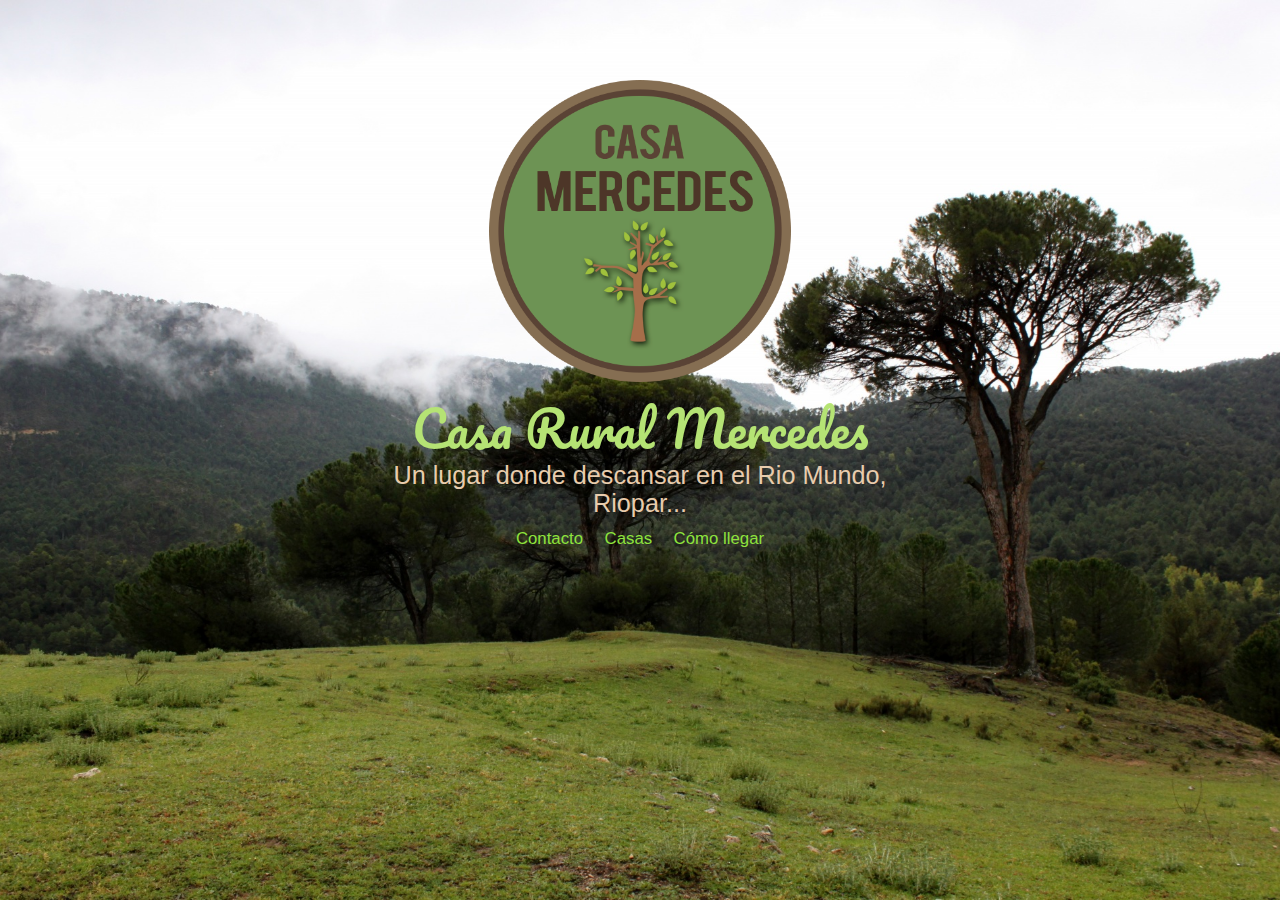
==== commit 052625dd: "up" ====
--- a/index.html
+++ b/index.html
@@ -1,219 +1,35 @@
-<!--A Design by W3layouts 
-Author: W3layout
-Author URL: http://w3layouts.com
-License: Creative Commons Attribution 3.0 Unported
-License URL: http://creativecommons.org/licenses/by/3.0/
--->
 <!DOCTYPE html>
 <html>
 <head>
-<title>Casa Rural Mercedes</title>
-<link href="css/bootstrap.css" rel="stylesheet" type="text/css" media="all" />
-<!-- jQuery (necessary for Bootstrap's JavaScript plugins) -->
-<script src="js/jquery.min.js"></script>
-<!-- Custom Theme files -->
-<!--theme-style-->
-<link href="css/style.css" rel="stylesheet" type="text/css" media="all" />	
-<!--//theme-style-->
-<meta name="viewport" content="width=device-width, initial-scale=1">
-<meta http-equiv="Content-Type" content="text/html; charset=utf-8" />
-<meta name="keywords" content="Kitchen-Master Responsive web template, Bootstrap Web Templates, Flat Web Templates, Andriod Compatible web template, 
-Smartphone Compatible web template, free webdesigns for Nokia, Samsung, LG, SonyErricsson, Motorola web design" />
-<script type="application/x-javascript"> addEventListener("load", function() { setTimeout(hideURLbar, 0); }, false); function hideURLbar(){ window.scrollTo(0,1); } </script>
-<!--fonts-->
-<link href='http://fonts.googleapis.com/css?family=Open+Sans:400,300,600,700,800' rel='stylesheet' type='text/css'>
-<link href='http://fonts.googleapis.com/css?family=Oswald:400,300,700' rel='stylesheet' type='text/css'>
-<!--//fonts-->
-<script type="text/javascript" src="js/move-top.js"></script>
-<script type="text/javascript" src="js/easing.js"></script>
-				<script type="text/javascript">
-					jQuery(document).ready(function($) {
-						$(".scroll").click(function(event){		
-							event.preventDefault();
-							$('html,body').animate({scrollTop:$(this.hash).offset().top},1000);
-						});
-					});
-					</script>
-
+	<title>Casa Rural Mercedes</title>
+	<link rel="stylesheet" href="css/bootstrap.css">
+	<link rel="stylesheet" href="css/animate.css">
+	<link rel="stylesheet" href="css/main.css">
+	<link href='https://fonts.googleapis.com/css?family=Pacifico' rel='stylesheet' type='text/css'>
+	<link href='https://fonts.googleapis.com/css?family=Lato:300,400' rel='stylesheet' type='text/css'>
+	<meta charset="UTF-8">
+	<meta charset="viewport" content="width=device-width, initial-scale=1.0">
+	<script src="http://code.jquery.com/jquery-1.10.1.min.js"></script>
+	<style type="text/css">
+   		
+	</style>
+	<div id="img-container">
+		<div id="img1"></div>
+	</div>
 </head>
 <body>
-	<!--header-->
-	<div class="header">
-		<div class="container">
-		<!---->
-			<div class="header-logo">
-				<div class="logo">
-				<a href="index.html"><img src="images/logo.png" alt="" ></a>
-				</div>
-				<div class="top-nav">
-					<span class="menu"> </span>
-					<ul>
-						<li ><a href="about.html" data-hover="QUE VER">QUE VER  </a> </li>
-						<li><a href="404.html" data-hover="QUE VER" > QUE VER</a></li>
-						<li><a href="gallery.html" data-hover="CASAS">CASAS </a></li>
-						<li><a href="contact.html" data-hover="CONTACTO">CONTACTO </a></li>
-					</ul>
-					<!--script-->
-				<script>
-					$("span.menu").click(function(){
-						$(".top-nav ul").slideToggle(500, function(){
-						});
-					});
-			</script>				
-		</div>
-		<div class="clearfix"> </div>
-			</div>
-			<!---->
-				<div class="top-menu">					
-					<ul>
-						<li ><a href="Quever.html" data-hover="LUGARES PARA VISITAR">LUGARES PARA VISITAR  </a> </li>
-						<li><a href="index.html"><img src="images/logo.png" alt="" ></a></li>
-						<li><a href="Casas.html" data-hover="CASAS">CASAS </a></li>
-						<li><a href="Contacto.html" data-hover="CONTACTO">CONTACTO </a></li>
-					</ul>
-					<!--script-->
-							
-		</div>
-		<div class="header-top">
-			<img class="img-responsive size=3" src="images/logo2.png" alt="">
-			<h2>Un lugar para</h2>
-			<p class="to-do">DESCANSAR</p>
-			<h1>RIOPAR. <span>RIO MUNDO</span></h1>
-			<p class="have">Casas Rurales Mercedes.</p>
-			<img class="img-responsive" src="images/ar.png" alt="">
+	<div class="col-md-5 center-block quitar-float text-center espacio-arriba">
+		<img src="img/logo2.png" class="animated fadeIn retraso1">
+		<h1 class="pacifico grande verde animated fadeIn retraso2">Casa Rural Mercedes</h1>
+		<div class="animated fadeInDown retraso3">
+			<h2 class="grande2">Un lugar donde descansar en el Rio Mundo, Riopar...</h2>
+			<nav class="grande3">
+				<a href="contacto.html" class="espacio-derecha">Contacto</a>
+				<a href="casas.html" class="espacio-derecha">Casas</a>
+				<a href="como llegar.html">Cómo llegar</a>
+			</nav>
 		</div>
 	</div>
-</div>
-<!---->
-			<div class="content">
-				<div class="container">
-				<div class="content-top">
-					<div class="content-top-grid">
-						<div class="col-md-7 content-top-bottom ">
-							<h3 >CASA GRANDE</h3>
-							<p>
-							Casa de 140 m2, compuesta de comedor, 3 habitaciones, 2 de ellas con dos camas y la tercera con cama de matrimonio (incluye ropa de cama), sofa cama en el comedor, 2 cuartos de baño (incluye juegos de baño), cocina completa, menaje del hogar, barbacoa, radiadores electricos, chimenea y se entrega con una carga de leña.
-							Capacidad 8 personas, para más cantidad consultar. <span>Reservas mediante transferencia bancaria. PRECIOS SEGÚN TEMPORADA</span> </p>
-						</div>
-						<div class="col-md-5">
-							<a  href="casas.html"><img class="img-responsive" src="images/cg2.png" alt=""></a>
-						</div>
-						<div class="clearfix"> </div>
-					</div>
-					<div class="content-top-grid">					
-						<div class="col-md-5">
-							<a href="casas.html"><img class="img-responsive" src="images/cp2.png" alt=""></a>
-						</div>
-						<div class="col-md-5 content-top-at ">
-							<h3>CASAS PEQUEÑAS</h3>
-							<p>Contamos con dos casas de 75 m2 cada una, compuestas de comedor, 2 habitaciones, 1 de ellas con tres camas y la otra con dos camas (incluye ropa de cama), 1 cuarto de baño (incluye juego de baño), cocina completa office, menaje del hogar, radiadores electricos, chimenea y se entrega con una carga de leña. Capacidad 6 personas. Para más cantidad Consultar. <span>Reservas mediante transferencia bancaria. PRECIOS SEGÚN TEMPORADA</span> </p>
-						</div>
-						<div class="clearfix"> </div>
-					</div>
-				</div>
-			</div>
-			<!---->
-					<div class="content-middle">
-							<a href="single.html"><img class="img-responsive" src="images/po1.png" alt=""></a>
-						<p>Mesones es un lugar incomparable donde poder disfrutar de la naturaleza.
-							Se puede visitar el nacimiento del río Mundo, el Parque Natural Los Calares del Mundo ...</p>
-						<a href="quever.html" class="register">LEER MÁS</a>
-					</div>
-					<!---->
-					<div class="content-bottom">
-						<div class="container">
-						<h3>COMENTARIOS</h3>
-							<div class="col-md-6 name-in">
-								<div class=" bottom-in">
-								<p class="para-in">Un lugar encantador donde pasar el finde con los amigos, ¡trato genial!.</p>
-								<i class="dolor"> </i>
-								<div class="men-grid">
-									<img class="img-responsive men-top" src="images/te.jpg" alt="">
-									<div class="men">
-										<span>Javier Mártinez</span>
-										<p>Valencia</p>
-									</div>
-									<div class="clearfix"> </div>
-									</div>
-								</div>
-								<div class=" bottom-in">
-								<p class="para-in">¡He pasado el finde con mi pareja y seguro que volveremos!</p>
-								<i class="dolor"> </i>
-								<div class="men-grid">
-									<img class="img-responsive men-top" src="images/te1.jpg" alt="">
-									<div class="men">
-										<span>Ana Garcia</span>
-										<p>Albacete</p>
-									</div>
-									<div class="clearfix"> </div>
-									</div>
-								</div>
-							</div>
-						
-							<div class="col-md-6  name-on">
-							<div class="bottom-in ">
-								<p class="para-in">Sitio para descansar, casas muy acojedoras y con todo lo que se necesita.</p>
-								<i class="dolor"> </i>
-								<div class="men-grid">
-									<img class="img-responsive men-top" src="images/te2.jpg" alt=""><
-									<div class="men">
-										<span>Carlos Gonzalez</span>
-										<p>Murcia</p>
-									</div>
-									<div class="clearfix"> </div>
-									</div>
-							</div>
-							</div>
-							<div class="clearfix"> </div>
-						</div>
-					</div>
-				</div>		
-				<!---->			
-	<div class="footer">
-		<div class="container">
-			<div class="footer-top">
-				<div class="col-md-4 amet-sed">
-				<h4 >CASA RURAL MERCEDES</h4>
-				<p class="flan">Aldea Mesones / Molinicos / Albacete</span></p>
-				<p>Teléfono: <label>647700088</label></p>
-				<p>Mail: <a href="mailto:mesonesnava@hotmail.com">mesonesnava@hotmail.com</a></p>
-				
-
-				</div>
-				<div class="col-md-2 amet-sed-box ">
-					<ul class="nav-bottom">
-						<li><a href="index.html" >Inicio</a> </li>
-						<li><a href="quever.html" >Qué ver</a> </li>
-						<li><a href="casas.html">Casas </a></li>						
-						<li><a href="contacto.html">Contacto </a></li>						
-					</ul>
-				</div>
-				<div class="col-md-6 amet-sed-top  ">				
-				<p>COMO LLEGAR A MESONES:
-				<span>Mesones se encuentra situado entre las Sierras de Alcaraz y del Segura, al suroeste de la provincia de Albacete.</span>
-				<span>Como llegar: Desde Albacete por la N-322 hasta Alcaraz. Once kilómetros después se coge la CM-412 hasta Riópar. A unos 6 Km, por la CM-3204, sentido a Siles, se indica el nacimiento del río Mundo</span></p>						
-				</div>
-				<div class="clearfix"> </div>
-			</div>
-				<p class="footer-class">Copyright &copy; by  <a href="https://twitter.com/1pabloo1" target="_blank">Pablo Moreno Rodenas</a></p>
-		</div>
-		 <script type="text/javascript">
-						$(document).ready(function() {
-							/*
-							var defaults = {
-					  			containerID: 'toTop', // fading element id
-								containerHoverID: 'toTopHover', // fading element hover id
-								scrollSpeed: 1200,
-								easingType: 'linear' 
-					 		};
-							*/
-							
-							$().UItoTop({ easingType: 'easeOutQuart' });
-							
-						});
-					</script>
-				<a href="#" id="toTop" style="display: block;"> <span id="toTopHover" style="opacity: 1;"> </span></a>
-	</div>
-
+	
 </body>
 </html>--- a/css/main.css
+++ b/css/main.css
@@ -0,0 +1,167 @@
+/*INICIO*/
+img{
+	max-width: 60%;
+}
+.quitar-float{
+	float: none;
+}
+.espacio-arriba{
+	margin-top: 80px;
+
+}
+
+.espacio-top{
+	margin-top: 40px;
+
+}
+.espacio-fotos{
+	margin-top: 20px;
+
+}
+.espacio150{
+	margin-top: 160px;
+
+}
+.pacifico{
+	font-family: 'pacifico', cursive;
+}
+.titulo{
+	color:#223B1D
+}
+.grande{
+	font-size: 3.5em;
+}
+.mediano{
+	font-size: 2.5em;
+}
+.peque{
+	font-size:1.1em;
+	margin-top:15px;
+	color: #223B1D
+}
+.verde{
+	color:#B5E374
+}
+.grande2{
+	font-size:1.8em;
+	margin-top: -4px;
+}
+.grande3{
+	font-size:1.2em;
+	color:#8EE33D;
+}
+.espacio-derecha{
+	margin-right:1em;
+}
+.verde a{
+	color:#B5E374;
+}
+.grande3 a{
+	color:#8EE33D;
+}
+a:hover{
+	color: #A17259;
+}
+/*ANIMACIONES*/
+.retraso1{
+	-webkit-animation-delay:1s;
+	-moz-animateion-delay:1s;
+	animation-delay: 1s;
+}
+.retraso2{
+	-webkit-animation-delay:1.5s;
+	-moz-animateion-delay:1.5s;
+	animation-delay: 1.5s;
+}
+.retraso3{
+	-webkit-animation-delay:2s;
+	-moz-animateion-delay:2s;
+	animation-delay: 1s;
+}
+/*MENÚ*/
+
+.no-lista a{
+	color:#FBFFE6;
+}
+.inline-block{
+	float: none;
+	display: inline-block;
+	margin-right: -4px;
+}
+
+.se-verde{
+	background-color:#172B12;
+	
+}
+.padding-largo{
+	padding: 5px 10px;
+
+}
+.no-lista{
+	margin: 0px;
+	padding:0px;
+}
+.no-lista li{
+	list-style-type: none;
+}
+.casa-peque{
+	width: 16.3%;
+	margin-top: 100px;
+}
+.casa-grande{
+	width: 15%;
+	margin-top: 100px;
+
+}
+.mapa{
+	max-height: 90%;
+	max-width:90%;
+	height:400px;
+	width: 600px ;
+	padding:10px 10px;
+	border: 1px solid #4f7a2d;
+	background: #476246;
+	border-radius: 10px;	
+}
+/*CONTACTO*/
+.mediano{
+	font-size:2em;
+	color: #172B12;
+}
+.mediano2{
+	font-size:1.5em;
+	color:#B5E374;
+}
+.contacto{
+	
+	margin: auto;
+	margin-top: 30px;
+	max-height: 90%;
+	max-width:90%;
+	height:250px;
+	width: 380px ;
+	padding:10px 10px;
+	border: 5px solid #172B12;
+	background: #476246;
+	border-radius: 10px;	
+}
+
+.fotos{
+	
+	margin: auto;
+	margin-top: 30px;
+	max-height: 90%;
+	max-width:90%;
+	height:auto;
+	width: auto ;
+	padding:10px 10px;
+	border: 5px solid #172B12;
+	background: #476246;
+	border-radius: 10px;	
+}
+
+body {
+	background: url("../img/IMG_1913_001.JPG") no-repeat fixed center center #FCFFDE;
+	background-size: cover;
+	color:#E8CCAD;
+}
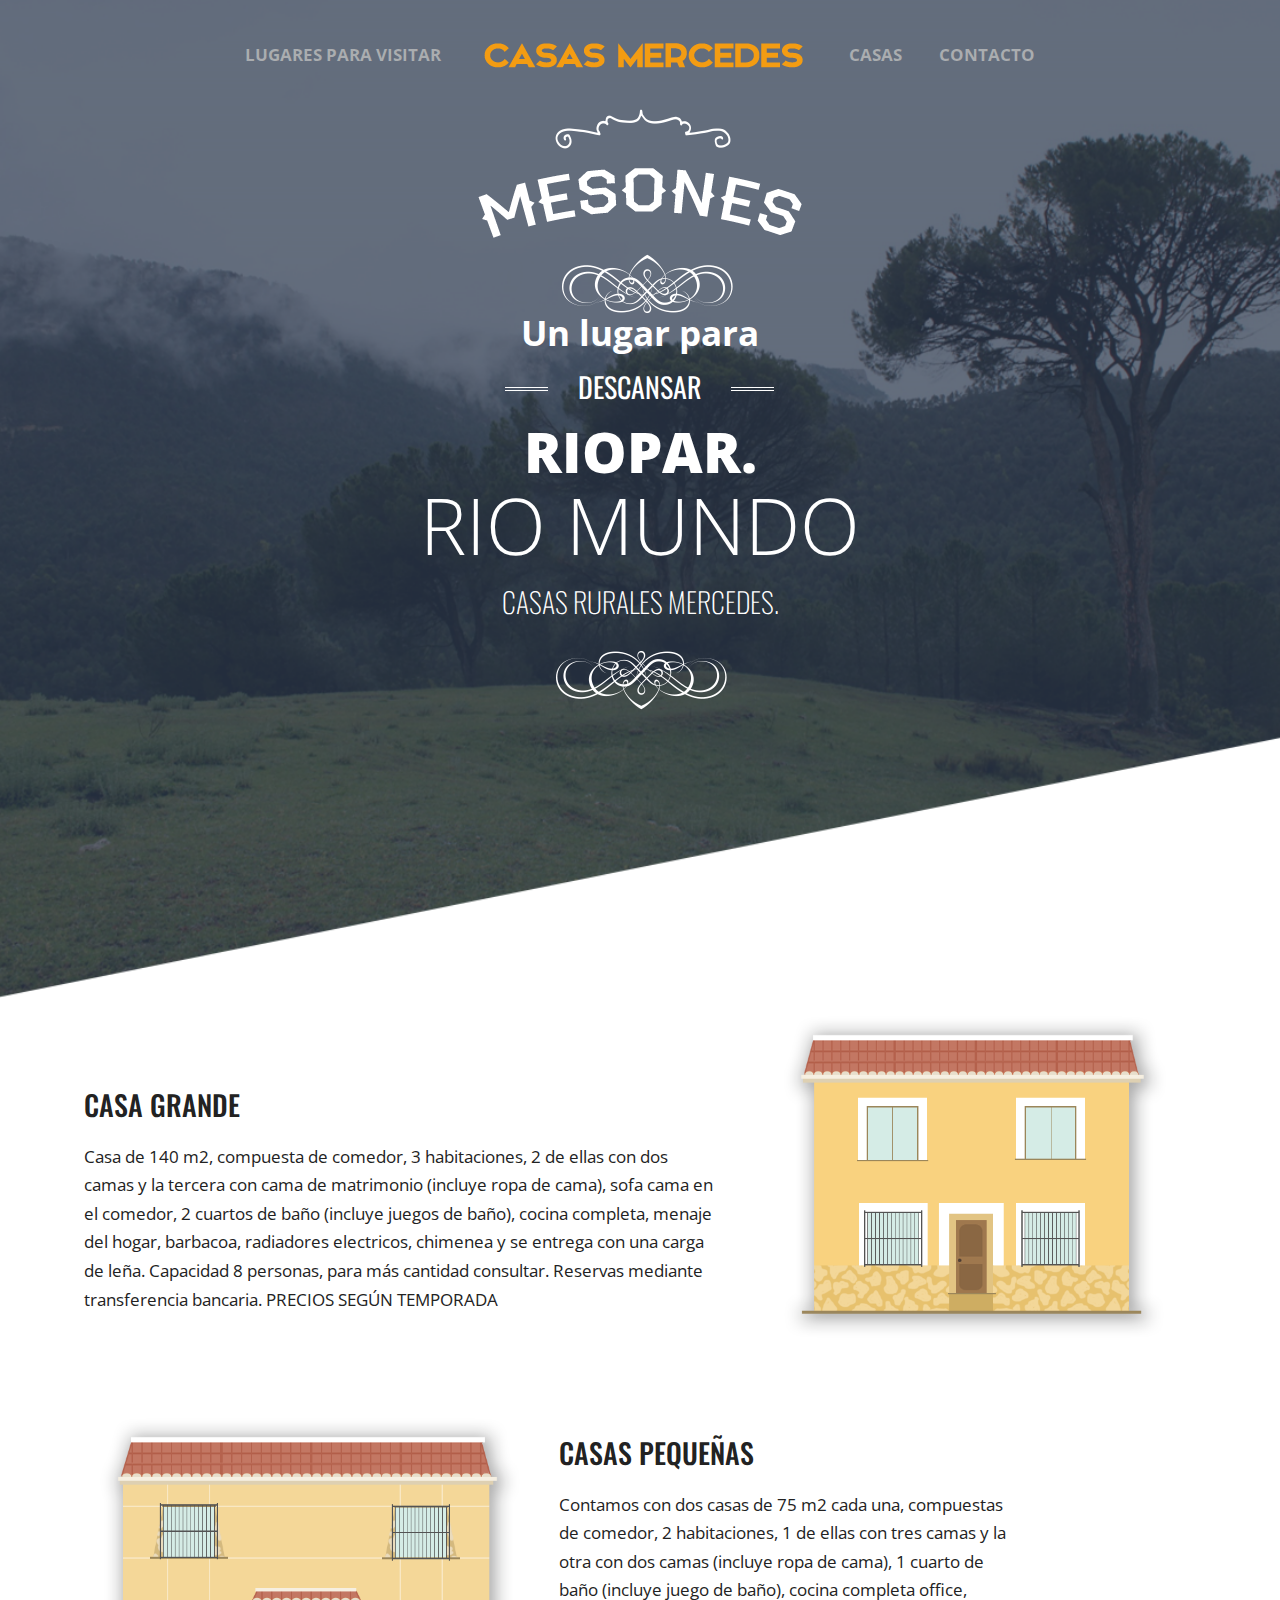
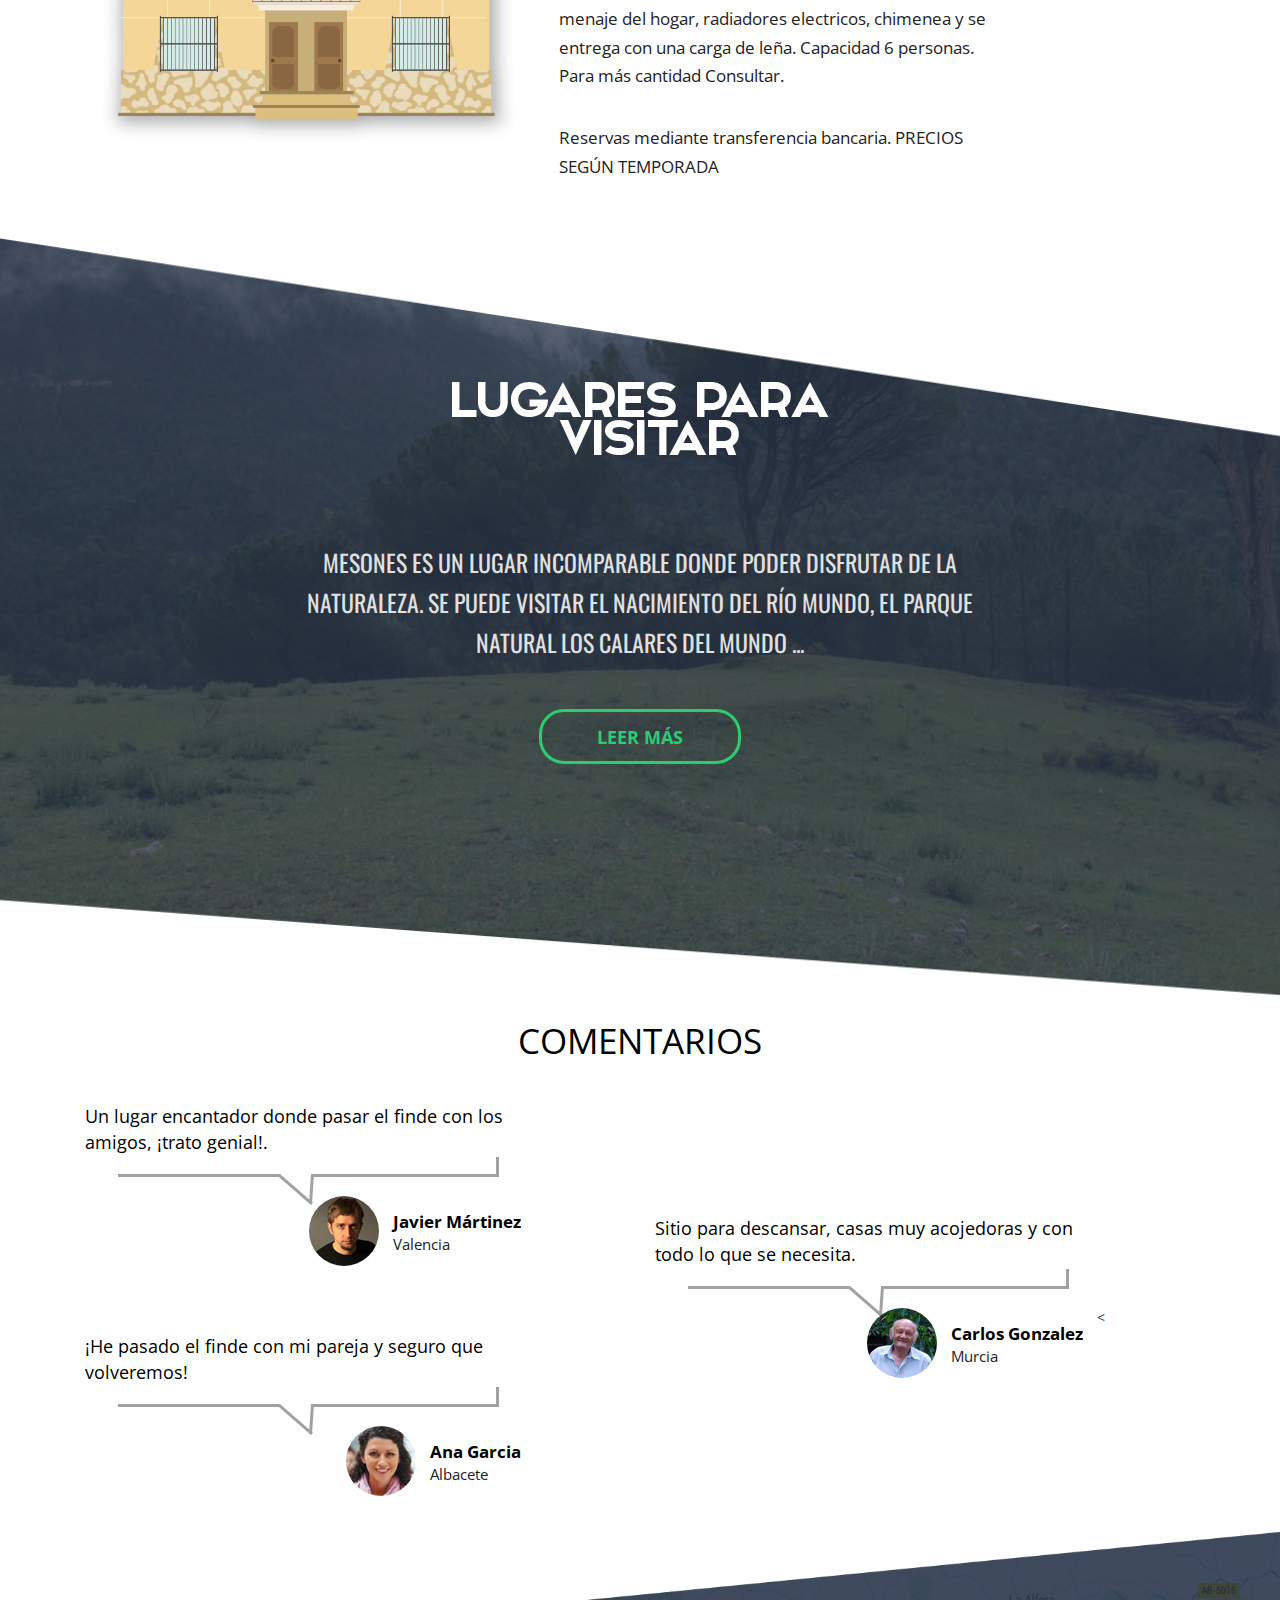
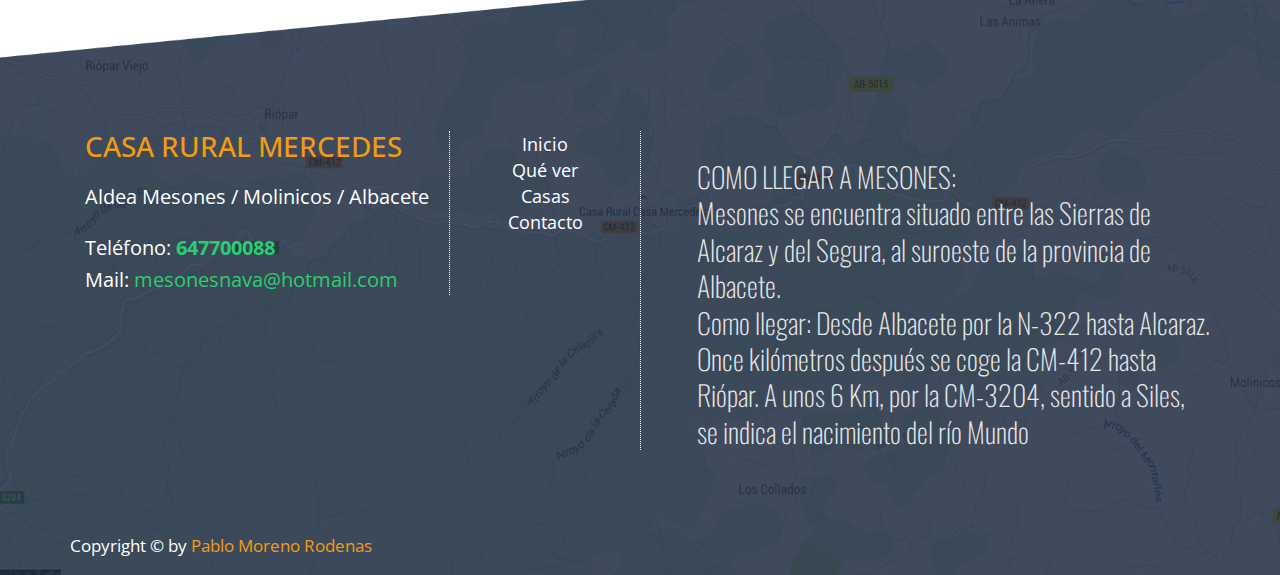
==== commit d8da9dad: "up" ====
--- a/index.html
+++ b/index.html
@@ -1,35 +1,219 @@
+<!--A Design by W3layouts 
+Author: W3layout
+Author URL: http://w3layouts.com
+License: Creative Commons Attribution 3.0 Unported
+License URL: http://creativecommons.org/licenses/by/3.0/
+-->
 <!DOCTYPE html>
 <html>
 <head>
-	<title>Casa Rural Mercedes</title>
-	<link rel="stylesheet" href="css/bootstrap.css">
-	<link rel="stylesheet" href="css/animate.css">
-	<link rel="stylesheet" href="css/main.css">
-	<link href='https://fonts.googleapis.com/css?family=Pacifico' rel='stylesheet' type='text/css'>
-	<link href='https://fonts.googleapis.com/css?family=Lato:300,400' rel='stylesheet' type='text/css'>
-	<meta charset="UTF-8">
-	<meta charset="viewport" content="width=device-width, initial-scale=1.0">
-	<script src="http://code.jquery.com/jquery-1.10.1.min.js"></script>
-	<style type="text/css">
-   		
-	</style>
-	<div id="img-container">
-		<div id="img1"></div>
-	</div>
+<title>Casa Rural Mercedes</title>
+<link href="css/bootstrap.css" rel="stylesheet" type="text/css" media="all" />
+<!-- jQuery (necessary for Bootstrap's JavaScript plugins) -->
+<script src="js/jquery.min.js"></script>
+<!-- Custom Theme files -->
+<!--theme-style-->
+<link href="css/style.css" rel="stylesheet" type="text/css" media="all" />	
+<!--//theme-style-->
+<meta name="viewport" content="width=device-width, initial-scale=1">
+<meta http-equiv="Content-Type" content="text/html; charset=utf-8" />
+<meta name="keywords" content="Kitchen-Master Responsive web template, Bootstrap Web Templates, Flat Web Templates, Andriod Compatible web template, 
+Smartphone Compatible web template, free webdesigns for Nokia, Samsung, LG, SonyErricsson, Motorola web design" />
+<script type="application/x-javascript"> addEventListener("load", function() { setTimeout(hideURLbar, 0); }, false); function hideURLbar(){ window.scrollTo(0,1); } </script>
+<!--fonts-->
+<link href='http://fonts.googleapis.com/css?family=Open+Sans:400,300,600,700,800' rel='stylesheet' type='text/css'>
+<link href='http://fonts.googleapis.com/css?family=Oswald:400,300,700' rel='stylesheet' type='text/css'>
+<!--//fonts-->
+<script type="text/javascript" src="js/move-top.js"></script>
+<script type="text/javascript" src="js/easing.js"></script>
+				<script type="text/javascript">
+					jQuery(document).ready(function($) {
+						$(".scroll").click(function(event){		
+							event.preventDefault();
+							$('html,body').animate({scrollTop:$(this.hash).offset().top},1000);
+						});
+					});
+					</script>
+
 </head>
 <body>
-	<div class="col-md-5 center-block quitar-float text-center espacio-arriba">
-		<img src="img/logo2.png" class="animated fadeIn retraso1">
-		<h1 class="pacifico grande verde animated fadeIn retraso2">Casa Rural Mercedes</h1>
-		<div class="animated fadeInDown retraso3">
-			<h2 class="grande2">Un lugar donde descansar en el Rio Mundo, Riopar...</h2>
-			<nav class="grande3">
-				<a href="contacto.html" class="espacio-derecha">Contacto</a>
-				<a href="casas.html" class="espacio-derecha">Casas</a>
-				<a href="como llegar.html">Cómo llegar</a>
-			</nav>
+	<!--header-->
+	<div class="header">
+		<div class="container">
+		<!---->
+			<div class="header-logo">
+				<div class="logo">
+				<a href="index.html"><img src="images/logo.png" alt="" ></a>
+				</div>
+				<div class="top-nav">
+					<span class="menu"> </span>
+					<ul>
+						<li ><a href="about.html" data-hover="QUE VER">QUE VER  </a> </li>
+						<li><a href="404.html" data-hover="QUE VER" > QUE VER</a></li>
+						<li><a href="gallery.html" data-hover="CASAS">CASAS </a></li>
+						<li><a href="contact.html" data-hover="CONTACTO">CONTACTO </a></li>
+					</ul>
+					<!--script-->
+				<script>
+					$("span.menu").click(function(){
+						$(".top-nav ul").slideToggle(500, function(){
+						});
+					});
+			</script>				
+		</div>
+		<div class="clearfix"> </div>
+			</div>
+			<!---->
+				<div class="top-menu">					
+					<ul>
+						<li ><a href="Quever.html" data-hover="LUGARES PARA VISITAR">LUGARES PARA VISITAR  </a> </li>
+						<li><a href="index.html"><img src="images/logo.png" alt="" ></a></li>
+						<li><a href="Casas.html" data-hover="CASAS">CASAS </a></li>
+						<li><a href="Contacto.html" data-hover="CONTACTO">CONTACTO </a></li>
+					</ul>
+					<!--script-->
+							
+		</div>
+		<div class="header-top">
+			<img class="img-responsive size=3" src="images/logo2.png" alt="">
+			<h2>Un lugar para</h2>
+			<p class="to-do">DESCANSAR</p>
+			<h1>RIOPAR. <span>RIO MUNDO</span></h1>
+			<p class="have">Casas Rurales Mercedes.</p>
+			<img class="img-responsive" src="images/ar.png" alt="">
 		</div>
 	</div>
-	
+</div>
+<!---->
+			<div class="content">
+				<div class="container">
+				<div class="content-top">
+					<div class="content-top-grid">
+						<div class="col-md-7 content-top-bottom ">
+							<h3 >CASA GRANDE</h3>
+							<p>
+							Casa de 140 m2, compuesta de comedor, 3 habitaciones, 2 de ellas con dos camas y la tercera con cama de matrimonio (incluye ropa de cama), sofa cama en el comedor, 2 cuartos de baño (incluye juegos de baño), cocina completa, menaje del hogar, barbacoa, radiadores electricos, chimenea y se entrega con una carga de leña.
+							Capacidad 8 personas, para más cantidad consultar. <span>Reservas mediante transferencia bancaria. PRECIOS SEGÚN TEMPORADA</span> </p>
+						</div>
+						<div class="col-md-5">
+							<a  href="casas.html"><img class="img-responsive" src="images/cg2.png" alt=""></a>
+						</div>
+						<div class="clearfix"> </div>
+					</div>
+					<div class="content-top-grid">					
+						<div class="col-md-5">
+							<a href="casas.html"><img class="img-responsive" src="images/cp2.png" alt=""></a>
+						</div>
+						<div class="col-md-5 content-top-at ">
+							<h3>CASAS PEQUEÑAS</h3>
+							<p>Contamos con dos casas de 75 m2 cada una, compuestas de comedor, 2 habitaciones, 1 de ellas con tres camas y la otra con dos camas (incluye ropa de cama), 1 cuarto de baño (incluye juego de baño), cocina completa office, menaje del hogar, radiadores electricos, chimenea y se entrega con una carga de leña. Capacidad 6 personas. Para más cantidad Consultar. <span>Reservas mediante transferencia bancaria. PRECIOS SEGÚN TEMPORADA</span> </p>
+						</div>
+						<div class="clearfix"> </div>
+					</div>
+				</div>
+			</div>
+			<!---->
+					<div class="content-middle">
+							<a href="single.html"><img class="img-responsive" src="images/po1.png" alt=""></a>
+						<p>Mesones es un lugar incomparable donde poder disfrutar de la naturaleza.
+							Se puede visitar el nacimiento del río Mundo, el Parque Natural Los Calares del Mundo ...</p>
+						<a href="quever.html" class="register">LEER MÁS</a>
+					</div>
+					<!---->
+					<div class="content-bottom">
+						<div class="container">
+						<h3>COMENTARIOS</h3>
+							<div class="col-md-6 name-in">
+								<div class=" bottom-in">
+								<p class="para-in">Un lugar encantador donde pasar el finde con los amigos, ¡trato genial!.</p>
+								<i class="dolor"> </i>
+								<div class="men-grid">
+									<img class="img-responsive men-top" src="images/te.jpg" alt="">
+									<div class="men">
+										<span>Javier Mártinez</span>
+										<p>Valencia</p>
+									</div>
+									<div class="clearfix"> </div>
+									</div>
+								</div>
+								<div class=" bottom-in">
+								<p class="para-in">¡He pasado el finde con mi pareja y seguro que volveremos!</p>
+								<i class="dolor"> </i>
+								<div class="men-grid">
+									<img class="img-responsive men-top" src="images/te1.jpg" alt="">
+									<div class="men">
+										<span>Ana Garcia</span>
+										<p>Albacete</p>
+									</div>
+									<div class="clearfix"> </div>
+									</div>
+								</div>
+							</div>
+						
+							<div class="col-md-6  name-on">
+							<div class="bottom-in ">
+								<p class="para-in">Sitio para descansar, casas muy acojedoras y con todo lo que se necesita.</p>
+								<i class="dolor"> </i>
+								<div class="men-grid">
+									<img class="img-responsive men-top" src="images/te2.jpg" alt=""><
+									<div class="men">
+										<span>Carlos Gonzalez</span>
+										<p>Murcia</p>
+									</div>
+									<div class="clearfix"> </div>
+									</div>
+							</div>
+							</div>
+							<div class="clearfix"> </div>
+						</div>
+					</div>
+				</div>		
+				<!---->			
+	<div class="footer">
+		<div class="container">
+			<div class="footer-top">
+				<div class="col-md-4 amet-sed">
+				<h4 >CASA RURAL MERCEDES</h4>
+				<p class="flan">Aldea Mesones / Molinicos / Albacete</span></p>
+				<p>Teléfono: <label>647700088</label></p>
+				<p>Mail: <a href="mailto:mesonesnava@hotmail.com">mesonesnava@hotmail.com</a></p>
+				
+
+				</div>
+				<div class="col-md-2 amet-sed-box ">
+					<ul class="nav-bottom">
+						<li><a href="index.html" >Inicio</a> </li>
+						<li><a href="quever.html" >Qué ver</a> </li>
+						<li><a href="casas.html">Casas </a></li>						
+						<li><a href="contacto.html">Contacto </a></li>						
+					</ul>
+				</div>
+				<div class="col-md-6 amet-sed-top  ">				
+				<p>COMO LLEGAR A MESONES:
+				<span>Mesones se encuentra situado entre las Sierras de Alcaraz y del Segura, al suroeste de la provincia de Albacete.</span>
+				<span>Como llegar: Desde Albacete por la N-322 hasta Alcaraz. Once kilómetros después se coge la CM-412 hasta Riópar. A unos 6 Km, por la CM-3204, sentido a Siles, se indica el nacimiento del río Mundo</span></p>						
+				</div>
+				<div class="clearfix"> </div>
+			</div>
+				<p class="footer-class">Copyright &copy; by  <a href="https://twitter.com/1pabloo1" target="_blank">Pablo Moreno Rodenas</a></p>
+		</div>
+		 <script type="text/javascript">
+						$(document).ready(function() {
+							/*
+							var defaults = {
+					  			containerID: 'toTop', // fading element id
+								containerHoverID: 'toTopHover', // fading element hover id
+								scrollSpeed: 1200,
+								easingType: 'linear' 
+					 		};
+							*/
+							
+							$().UItoTop({ easingType: 'easeOutQuart' });
+							
+						});
+					</script>
+				<a href="#" id="toTop" style="display: block;"> <span id="toTopHover" style="opacity: 1;"> </span></a>
+	</div>
+
 </body>
 </html>--- a/css/style.css
+++ b/css/style.css
@@ -0,0 +1,1551 @@
+/*--A Design by W3layouts 
+Author: W3layout
+Author URL: http://w3layouts.com
+License: Creative Commons Attribution 3.0 Unported
+License URL: http://creativecommons.org/licenses/by/3.0/
+--*/
+body{
+	background:#fff;
+	font-family: 'Open Sans', sans-serif;
+}
+body a{
+	transition: 0.5s all;
+	-webkit-transition: 0.5s all;
+	-o-transition: 0.5s all;
+	-moz-transition: 0.5s all;
+	-ms-transition: 0.5s all;
+}
+ ul{
+	padding: 0;
+	margin: 0;
+}
+h1,h2,h3,h4,h5,h6,label,p{
+	margin:0;	
+}
+.header {
+	background:url(../images/banner.png) no-repeat left bottom;
+	width:100%;
+	min-height:1000px;
+	display:block;
+	background-size:cover;
+	text-align:center;
+}
+.header-in {
+	background:url(../images/banner.png) no-repeat top;
+	width:100%;
+	min-height:100px;
+	display:block;
+	background-size:cover;
+	text-align:center;
+}
+.header-logo{
+	display:none;
+}
+/*----*/
+.top-menu ul li  a {
+	position: relative;
+	display: inline-block;
+	outline: none;
+	color:#aaadb0;
+	text-decoration: none;
+	text-shadow: 0 0 1px rgba(255,255,255,0.3);
+	font-size:1.2em;
+	padding: 0em 1em;
+	font-weight:700;
+	vertical-align: middle;
+}
+.top-menu ul li a:hover,
+.top-menu ul li  a:focus {
+	outline: none;
+}
+/* Effect 15: scale down, reveal */
+.top-menu ul li a {
+	color: rgba(0,0,0,0.2);
+	text-shadow: none;
+}
+.top-menu ul li a::before {
+	color: #aaadb0;
+	content: attr(data-hover);
+	position: absolute;
+	-webkit-transition: -webkit-transform 0.3s, opacity 0.3s;
+	-moz-transition: -moz-transform 0.3s, opacity 0.3s;
+	transition: transform 0.3s, opacity 0.3s;
+}
+.top-menu ul li a:hover::before,
+.top-menu ul li a:focus::before {
+	-webkit-transform: scale(0.9);
+	-moz-transform: scale(0.9);
+	transform: scale(0.9);
+	opacity: 0;
+}
+/*----*/
+.top-menu{
+	margin-top:2em;
+}
+.top-menu ul li{
+	display: inline-block;
+}
+.top-menu ul li  a:hover,.top-menu ul li.active a{
+	color:#f39c12;
+}
+/*----*/
+.top-nav span.menu:before{
+	content: url(../images/menu.png)no-repeat 0px 0px;
+	cursor:pointer;	
+	width:100%;
+}
+.top-nav span.menu{
+	display: none;
+}
+/*--responsive media-quries--*/
+@media(max-width:768px){
+.top-menu{
+	display:none;
+}
+.header-logo{
+	display:block;
+	margin-top:1em;
+}
+.logo{
+	float:left;
+}
+.top-nav {
+	float: right;
+	padding-top:6px;
+}
+.top-nav ul{
+	display: none;
+	position: absolute;
+	width: 96.5%;
+	z-index: 9999;
+	left: 2%;
+	margin: 1em 0;
+	background: #f39c12;
+}
+.top-nav span.menu {
+	display: block;
+	width: 100%;
+	position: relative;
+	height: 30px;
+}
+.top-nav ul li,.top-nav ul li.active{
+	display: block;
+	padding: 0.5em 0;
+	text-align: center;
+}
+.top-nav ul li a,.top-nav ul li.active a{
+	color:#fff;
+	border: none;
+	padding: 0;
+	background:none;
+	margin: 0.3em 1em;
+	text-decoration:none;
+}
+.top-nav ul li a:hover{
+	color:#000;
+}
+}
+.header-top img{
+	margin:0 auto;
+}
+.header-top{
+	padding: 2em 0;
+}
+.header-top h2{
+	color:#fff;
+	font-size:2.5em;
+	font-weight:700;
+}
+.header-top h1{
+	color:#fff;
+	font-size:4em;
+	font-weight:800;
+	text-transform:uppercase;
+}
+.header-top h1 span{
+	display:block;
+	font-size:1.4em;
+	font-weight:100;
+}
+ p.to-do{
+	color:#fff;
+	font-size: 2em;
+	font-family: 'Oswald', sans-serif;
+	padding: 0.5em 0;
+}
+p.to-do:before,p.to-do:after{
+	content:"";
+	background:url(../images/line.png) no-repeat 0px ;
+	width:46px;
+	height:20px;
+	display:inline-block;
+	margin-right:1em;
+	vertical-align:middle;
+}
+p.to-do:after{
+	margin:0 0em 0 1em;
+}
+p.have{
+	color:#fff;
+	font-size: 2em;
+	font-family: 'Oswald', sans-serif;
+	padding: 0.5em 0;
+	text-transform:uppercase;
+	font-weight: 100;
+}
+
+/*----*/
+.content-top-grid {
+	padding: 0 0 4em;
+}
+.content-top-bottom h3,.content-top-at h3{
+	font-family: 'Oswald', sans-serif;
+	color:#222222;
+	font-size:2em;
+	text-transform:uppercase;
+	line-height:1.5em;
+}
+.content-top-bottom p,.content-top-at p{
+	color:#222222;
+	font-size:1.2em;
+	line-height:1.7em;
+	padding:1em 0 0;
+}
+.content-top-at p span{
+	display:block;
+	padding:2em 0 0;
+}
+.content-top-at {
+	padding: 2em 1em 0;
+}
+.content-top-bottom {
+	padding: 6em 1em 0;
+}
+/*----*/
+.content-middle {
+	background:url(../images/back.png) no-repeat 0px 0px;
+	width:100%;
+	min-height:785px;
+	display:block;
+	background-size:cover;
+	text-align: center;
+}
+.content-middle img{
+	margin:0 auto;
+	padding: 4.7em 0 0em;
+}
+.content-middle p{
+	font-family: 'Oswald', sans-serif;
+	color:#E0E0E1;
+	font-size:1.7em;
+	width:50%;
+	margin:2.5em auto;
+	text-transform: uppercase;
+	line-height: 1.7em;
+}
+a.register{
+	text-decoration:none;
+	font-size:1.3em;
+	color:#2ecc71;
+	border: 3px solid #2ecc71;
+	border-radius: 25px;
+	padding: 0.7em 3em;
+	font-weight:700;
+}
+a.register:hover{
+	color:#fff;
+	background:#2ecc71;
+}
+ p.para-in{
+	color:#000;
+	font-size:1.3em;
+	width: 80%;
+}
+i.dolor{
+	background:url(../images/arr.png) no-repeat 0px 0px;
+	width:400px;
+	min-height:52px;
+	display:block;
+	margin: 0 0em 0 2em;
+}
+.men-grid {
+	position: absolute;
+	top: 135px;
+	right: 90px;
+}
+.bottom-in {
+	padding: 3em 0 6em;
+	position: relative;
+}
+.bottom-in img {
+	border-radius:50px;
+}
+.content-bottom h3{
+	color:#000;
+	font-size:2.5em;
+	font-weight:400;
+	text-align:center;
+}
+.men-top{
+	float:left;
+}
+.men{
+	float:left;
+	padding: 1em 1em 0em;
+}
+.men span {
+	color: #000;
+	font-size: 1.2em;
+	font-weight: 700;
+}
+.men p{
+	color: #222;
+	font-size: 1.1em;
+}
+.name-on {
+	padding-top: 8em;
+}
+/*--about--*/
+.about {
+	padding:0 0 1em;
+}
+.about-top {
+	padding: 6em 0;
+}
+.about-top h3{
+	font-size:2.2em;
+	color:#222;
+	text-transform:uppercase;
+	font-family: 'Oswald', sans-serif;
+	padding: 0 0.4em 1em;
+}
+.top-about h5{
+	font-size:1.5em;
+	line-height:1.2em;
+}
+.top-about h5 a{
+	color:#f39c12;
+	text-decoration:none;
+}
+.top-about h5 a:hover{
+	color:#000;
+}
+a.more{
+	text-decoration:none;
+	font-size: 1em;
+	color: #2ecc71;
+	border: 2px solid #2ecc71;
+	border-radius: 25px;
+	padding: 0.4em 1em;	
+}
+a.more:hover{
+	color:#fff;
+	background:#2ecc71;
+}
+.top-about p{
+	font-size:1.2em;
+	color:#222;
+	line-height:1.7em;
+	margin:1em 0 2em;
+}
+.left-sit h6{
+	font-size:1.3em;
+	line-height:1.3em;
+}
+.left-sit p{
+	margin:0.5em 0;
+	color:#222;
+	font-size:1.2em;
+	line-height:1.5em;	
+}
+.in-sed ,.left-sit{
+	float:left;
+}
+.left-sit{
+	width:80%;
+}
+span.in-sed{
+	font-size: 1.8em;
+	color: #fff;
+	background: #f39c12;
+	width: 45px;
+	height: 45px;
+	text-align: center;
+	font-weight: 600;
+	margin-right: 6%;
+	padding-top: 5px;
+}
+.left-sit h6 a{
+	text-decoration:none;
+	color:#f39c12;
+}
+.left-sit h6 a:hover{
+	color:#222;
+}
+.col-in-about{
+	padding:1em 0 0;
+}
+.in-profile h4{
+	margin:0 0 1em;
+	font-size:2em;
+	color:#222;
+	font-family: 'Oswald', sans-serif;
+}
+/*----*/
+.team-top {
+	margin-right: 9%;
+	float: left;
+	width: 27%;
+}
+.team-top:nth-child(3) {
+	margin-right:0;
+}
+.team-top h6 {
+	margin: 1em 0 0.2em;
+	font-size: 1.3em;
+	color: #000;
+	text-transform: uppercase;
+	font-weight: 600;
+}
+.team-top p {
+	font-size: 1.2em;
+	line-height: 1.7em;
+	color: #222;
+}
+/*--four--*/
+.four{
+	text-align:center;
+	padding: 8em 0em 10em;
+	min-height: 440px;
+}
+.four h1{
+	font-size: 8em;
+	color: #f39c12;
+	font-weight: 600;
+}
+.four p{
+	font-size:1.5em;
+	color:#222;
+	padding:0.7em 0 2em;
+}
+/*--portfolio--*/
+.product h2{
+	font-size: 2.2em;
+	color: #222;
+	font-family: 'Oswald', sans-serif;
+	padding: 0 0em 1em;
+}
+ul#filters {
+	padding: 0px;
+}
+#filters {
+	margin:0 0 3%;
+	padding: 0;
+	list-style: none;
+}
+#filters li {
+	display:inline-block;
+	display: -webkit-inline-box;
+	display: -moz-inline-box;
+	display: -o-inline-box;
+	display: -ms-inline-box;
+	padding: 0 1em;
+}
+#filters li span {
+	display: block;
+	text-decoration: none;
+	color: #222;
+	cursor: pointer;
+	font-size: 1.1em;
+	text-transform: uppercase;
+	font-weight:600;
+	
+}
+#filters li span:hover,#filters li.active  span{
+	color:#f39c12;
+}
+#portfoliolist .portfolio {
+	-webkit-box-sizing: border-box;
+	-moz-box-sizing: border-box;
+	-o-box-sizing: border-box;
+	width: 31%;
+	display: none;
+	float: left;
+	overflow: hidden;
+	margin: 1%;
+}
+div#portfoliolist {
+	padding: 0px 0px;
+}	
+.portfolio-wrapper {
+	overflow:hidden;
+	position: relative !important;
+	cursor:pointer;	
+	padding:  0;
+}
+.portfolio img {
+	max-width:100%;
+	transition: all 300ms!important;
+	-webkit-transition: all 300ms!important;
+	-moz-transition: all 300ms!important;
+}
+.portfolio .label {
+	position: absolute;
+	width: 100%;
+	height:40px;
+	bottom:-40px;
+}
+.portfolio .label-bg {
+	background: #22B4B8;
+	width: 100%;
+	height:100%;
+	position: absolute;
+	top:0;
+	left:0;
+}
+.portfolio .label-text {
+	color:#fff;
+	position: relative;
+	z-index:500;
+	padding:5px 8px;
+}		
+.portfolio .text-category {
+	display:block;
+	font-size:9px;
+	font-size: 12px;
+	text-transform:uppercase;
+}
+
+.product {
+	padding: 4em 0 ;
+}
+.zoom-icon {
+	position:absolute;
+	top:15px;
+	right:15px;
+	bottom:15px;
+	left:15px;
+	display:block !important;
+	opacity:1 !important;
+	visibility:visible !important;
+	background:transparent !important;
+	border-radius:0;
+	cursor:pointer;
+	overflow:hidden;
+	-webkit-transition:0.55s;
+	-moz-transition:0.55s;
+	-o-transition:0.55s;
+	transition:0.55s;
+}
+.zoom-icon:after {
+	position:absolute;
+	display:block;
+	top:50%;
+	left:50%;
+	top:50%;
+	bottom:50%;
+	width:0;
+	height:0;
+	content:"";
+	background:url(../images/plus.png) 50% 50% no-repeat;
+	border-radius:0;
+	z-index:0;
+	-webkit-transition:0.45s;
+	-moz-transition:0.45s;
+	-o-transition:0.45s;
+	transition:0.45s;
+}
+.zoom-icon:before {
+	position:absolute;
+	left:-50%;
+	top:48%;
+	display:block;
+	margin:0;
+	height:0%;
+	width:200%;
+	background:url(../images/dark.png);
+	content:"";
+	border-radius:0;
+	overflow:hidden;
+	-webkit-transform:rotate(-55deg);
+	-moz-transform:rotate(-55deg);
+	-ms-transform:rotate(-55deg);
+	-o-transform:rotate(-55deg);
+	transform:rotate(-55deg);
+	-webkit-transition:0.65s;
+	-moz-transition:0.65s;
+	-o-transition:0.65s;
+	transition:0.65s;
+}
+ .portfolio-wrapper  a:hover .zoom-icon {
+	-webkit-transition:0.4s;
+	-moz-transition:0.4s;
+	-o-transition:0.4s;
+	transition:0.4s;
+}
+.portfolio-wrapper  a:hover .zoom-icon:before {
+	left:-60%;
+	top:-35%;
+	height:200%;
+	width:200%;
+	-webkit-transform:rotate(-55deg);
+	-moz-transform:rotate(-55deg);
+	-ms-transform:rotate(-55deg);
+	-o-transform:rotate(-55deg);
+	transform:rotate(-55deg);
+	-webkit-transition:0.6s;
+	-moz-transition:0.6s;
+	-o-transition:0.6s;
+	transition:0.6s;
+}
+ .portfolio-wrapper  a:hover .zoom-icon:after {
+	width:44px;
+	height:63px;
+	margin:-31px 0 0 -22px;
+	-webkit-transition:0.45;
+	-moz-transition:0.45;
+	-o-transition:0.45;
+	transition:0.45;
+}
+.portfolio-wrapper  a:hover .zoom-icon {
+	visibility:visible;
+	border-radius:0;
+	overflow:hidden;
+}
+/*----*/
+.contact-in h2{
+	font-size: 2.2em;
+	color: #222;
+	text-transform: uppercase;
+	font-family: 'Oswald', sans-serif;
+	padding: 0 0em 1em;
+}
+.contact-right  h5 {
+	color:#222;
+	margin-bottom:0.5em;
+	font-size:1.5em;
+	font-family: 'Oswald', sans-serif;
+}
+.contact-left input[type="text"],.contact-left textarea{
+	padding:14px;
+	display:block;
+	width:50%;
+	background:none;
+	border: 1px solid #D1D1D1;
+	border-radius:25px;
+	-webkit-border-radius: 25px;
+	-o-border-radius: 25px;
+	-moz-border-radius: 25px;
+	-ms-border-radius: 25px;
+	outline:none;
+	color:#464646;
+	font-size:1em;	
+}
+.contact-left textarea{
+	resize:none;
+	min-height:150px;		
+}
+.contact-left input[type="submit"]{
+	outline:none;
+	cursor:pointer;
+	border-radius:25px;
+	-webkit-border-radius: 25px;
+	-o-border-radius: 25px;
+	-moz-border-radius: 25px;
+	-ms-border-radius: 25px;
+   margin:1.5em 0 0;
+   transition: 0.5s all;
+	-webkit-transition: 0.5s all;
+	-o-transition: 0.5s all;
+	-moz-transition: 0.5s all;
+	-ms-transition: 0.5s all;
+	color:#2ecc71;
+	font-size: 1em;
+	color: #2ecc71;
+	border: 2px solid #2ecc71;
+	padding: 0.4em 1em;
+	background:none;	
+}
+.contact-left input[type="submit"]:hover{
+	color:#fff;
+	background:#2ecc71;
+}
+.contact-right p{
+	font-size:1em;
+	color:#333;
+	line-height: 1.8em;
+}
+.contact-right p a{
+	text-decoration:underline;
+	color:#333;
+	cursor:pointer;
+}
+.contact-right p a:hover{
+	text-decoration:none;
+}
+.map iframe{
+	border:0;
+	width: 100%;
+	min-height: 200px;
+}
+.contact-left span{
+	font-size:1.3em;
+	display: block;
+	padding: 0.5em 0;
+}
+.contact-in{
+	padding: 0em 0 3em;
+}
+.contact {
+	padding: 5em 0 3em;
+}
+.contact-right {
+	padding: 0;
+}
+.map {
+	padding: 0 2em 0 0;
+}
+/*--single--*/
+.single{
+	padding: 3em 0;
+}
+.table-form form input[type="text"]{
+	border: 1px solid rgba(192, 192, 192, 0.61);
+	outline: none;
+	padding: 12px;
+	color: #333333;
+	overflow: hidden;
+	width: 30%;
+	display: block;
+	border-radius: 25px;
+	-webkit-border-radius: 25px;
+	-moz-border-radius: 25px;
+	-o-border-radius: 25px;
+	transition: border-color 0.3s;
+	-o-transition: border-color 0.3s;
+	-ms-transition: border-color 0.3s;
+	-moz-transition: border-color 0.3s;
+	-webkit-transition: border-color 0.3s;
+	-webkit-appearance: none;
+}
+.table-form textarea{
+	padding: 8px;
+	outline:none;
+	color: #333333;
+	border: 1px solid rgba(192, 192, 192, 0.61);
+	width:60%;
+	height:180px;
+	resize: none;
+	border-radius: 25px;
+	-webkit-border-radius: 25px;
+	-moz-border-radius: 25px;
+	-o-border-radius: 25px;
+	transition: border-color 0.3s;
+	-o-transition: border-color 0.3s;
+	-ms-transition: border-color 0.3s;
+	-moz-transition: border-color 0.3s;
+	-webkit-transition: border-color 0.3s;
+	-webkit-appearance: none;
+}
+.table-form input[type="submit"]{
+	outline:none;
+	cursor:pointer;
+	border:none;
+	border-radius:25px;
+	-webkit-border-radius: 25px;
+	-o-border-radius: 25px;
+	-moz-border-radius: 25px;
+	-ms-border-radius: 25px;
+   margin:0.5em 0 ;
+   transition: 0.5s all;
+	-webkit-transition: 0.5s all;
+	-o-transition: 0.5s all;
+	-moz-transition: 0.5s all;
+	-ms-transition: 0.5s all;
+	color:#2ecc71;
+	font-size: 1em;
+	color: #2ecc71;
+	border: 2px solid #2ecc71;
+	padding: 0.4em 1em;
+	background:none;	
+}
+.table-form input[type="submit"]:hover{
+	color:#fff;
+	background:#2ecc71;
+}
+.table-form span{
+	display: block;
+	margin: 0.4em 0 0.5em;
+	color:#222;
+	font-size:1.2em;
+}
+.table-form div{
+	margin:0.5em 0;
+}
+.leave-comment h3{
+	color:#222;
+	font-size:2em;
+	padding: 0.5em 0;
+}
+ul.links{
+	padding:8px 0px;	
+	border-top: 1px solid rgba(120, 124, 127, 0.4);
+	margin: 4em 0 0px 0;
+}
+ul.links li.last{
+	float:right;
+}
+ul.links_middle{
+	border-bottom:1px solid rgba(120, 124, 127, 0.4);
+	border-top: 1px solid rgba(120, 124, 127, 0.4);
+	margin:0;
+}
+ul.links_bottom{
+	border-bottom:1px solid rgba(120, 124, 127, 0.4);
+	margin:0;
+	border-top:none;
+}
+ul.links li{
+	display: inline-block;
+	margin-right:25px;
+}
+span.icon_text {
+	vertical-align: middle;
+	font-size: 13px;
+	color: #000;
+}
+ul.links li i {
+	width:20px;
+	height:20px;
+	display:inline-block;
+	background:url("../images/img-sprite.png") no-repeat;
+	vertical-align:middle;
+	margin-right:5px;
+}
+ul.links li i.date {
+	background-position:-8px -47px;
+}
+ul.links li i.admin {
+	background-position: -32px -47px;
+}
+ul.links li i.permalink {
+	background-position:-97px -48px;
+}
+ul.links li i.title-icon {
+	background-position:-75px -47px;
+}
+ul.links li i.tags {
+	background-position:-122px -47px;
+}
+.sed-in h4{
+	font-size: 1.5em;
+	color: #f39c12;
+	font-weight: 600;
+}
+.sed-in p,p.at-in{
+	color: #9A9898;
+	font-size: 1.2em;
+	line-height: 1.5em;
+	padding-top:3px;
+}
+.blog-top-in {
+	padding-top: 3em;
+}
+.single-profile h4 {
+	font-size: 2em;
+	color: #222;
+}
+.single-left {
+	padding: 2em 0 0;
+}
+.post-top {
+	padding: 0 2em 0 0em;
+}
+.single-profile {
+	padding: 3em 0;
+}
+.post-top h6 {
+	font-size: 1.5em;
+	color: #222;
+	padding:0.3em 0;
+}
+.post-top p{
+	font-size: 1.2em;
+	color: #222;
+	line-height:1.7em;
+}
+/*----*/
+.footer{
+	background:url(../images/back2.png) no-repeat top;
+	width:100%;
+	min-height:600px;
+	display:block;
+	background-size:cover;
+	padding:15em 0 0;
+}
+.amet-sed h4{
+	font-size:2em;
+	color:#f39c12;
+	text-transform:uppercase;
+}
+.amet-sed p{
+	font-size:1.4em;
+	color:#fff;
+	line-height:1.6em;
+}
+.amet-sed p span{
+	display:block;
+}
+
+.amet-sed p label{
+	color:#2ecc71;
+}
+.amet-sed p a{
+	color:#2ecc71;
+	text-decoration:none;
+}
+ul.social-in{
+	padding:1em 0 0;
+}
+ul.social-in li{
+	display: inline-block;	
+}
+ul.social-in li  i{
+	background: url(../images/img-sprite.png)no-repeat -10px -12px;
+	width: 18px;
+	height: 18px;
+	display: inline-block;
+	transition: 0.5s all;
+	-webkit-transition: 0.5s all;
+	-o-transition: 0.5s all;
+	-moz-transition: 0.5s all;
+	-ms-transition: 0.5s all;
+	vertical-align: middle;
+}
+ul.social-in li  i:hover{
+	background-position: -38px -12px;
+}
+ul.social-in li  i.twitter{
+	background-position: -70px -12px;
+}
+ul.social-in li  i.twitter:hover{
+	background-position: -99px -12px;
+}
+.amet-sed {
+	border-right:1px dotted #fff;
+}
+.nav-bottom{
+	text-align:center;
+}
+.nav-bottom li{
+	list-style:none;
+}
+.nav-bottom li a{
+	text-decoration:none;
+	color:#fff;
+	font-size:1.3em;
+}
+.nav-bottom li a:hover{
+	color:#f39c12;
+}
+.enter{
+	border-bottom: 1px solid #a9a7a7;
+	width:88%;
+}
+.amet-sed-top input[type="text"] {
+	outline: none;
+	padding:6px 0px;
+	width:89%;
+	border:none;
+	font-size:1.1em;
+	color:#a9a7a7;	
+	background:none;
+}
+.amet-sed-top input[type="submit"] {
+	background: url(../images/en.png) no-repeat 0px 0px;
+	border:none;
+	outline:none;
+	width: 30px;
+	height: 21px;
+}
+.amet-sed-top  p{
+	font-family: 'Oswald', sans-serif;
+	color:#e5e6e7;
+	font-size:2em;
+	line-height:1.3em;
+	font-weight:100;
+	padding:1em 0 0;
+}
+.flan{
+	padding:1em 0;
+}
+.amet-sed-top  p span{
+	display:block;
+}
+p.footer-class {
+	color: #fff;
+	font-size: 1.2em;
+	padding:5em 0 1em;
+}
+p.footer-class a{
+	color: #f39c12;
+	text-decoration:none;
+}
+p.footer-class a:hover{
+	color: #fff;
+}
+.amet-sed-top {
+	padding: 0 0em 0 4em;
+	border-left:1px dotted #fff;
+}
+#toTop {
+	display: none;
+	text-decoration: none;
+	position: fixed;
+	bottom: 25px;
+	right: 10px;
+	overflow: hidden;
+	width: 52px;
+	height: 52px;
+	border: none;
+	text-indent: 100%;
+	background: url('../images/up.png') no-repeat 0px 0px;
+}
+/*--responsive media-quries--*/
+@media(max-width:1440px){
+.content-middle img {
+	padding: 3.75em 0 0em;
+}
+}
+@media(max-width:1366px){
+.content-middle img {
+	padding: 3.4em 0 0em;
+}
+.content-middle p {
+	width: 56%;
+}
+}
+@media(max-width:1280px){
+.content-middle img {
+	padding: 2.9em 0 0em;
+}
+}
+@media(max-width:1024px){
+.content-middle img {
+	padding: 1.5em 0 0em;
+}
+p.para-in {
+	width: 100%;
+}
+.men-grid {
+	right: -6px;
+}
+.top-about p {
+	height: 116px;
+	overflow: hidden;
+}
+span.in-sed {
+	margin-right: 3%;
+}
+.sed-in p {
+	height: 183px;
+	overflow: hidden;
+}
+}
+@media(max-width:768px){
+.header {
+	min-height: 910px;
+}
+.content-middle img {
+	padding: 1px 0 0;
+}
+.content-middle p {
+	width: 95%;
+}
+.men-grid {
+	right: 220px;
+}
+.name-on {
+	padding-top: 0;
+}
+.amet-sed {
+	border-right: none;
+	text-align: center;
+}
+.amet-sed-top{
+	border-left: none;
+}
+.amet-sed-box{
+	padding:1em;
+}
+.footer {
+	padding: 10em 0 0;
+}
+p.footer-class {
+	text-align: center;
+}
+.about-in img{
+	margin:0 auto;
+}
+.top-about {
+	padding: 1.5em 0 0;
+}
+.about-top {
+	padding: 4em 0;
+}
+.header-in {
+	min-height: 80px;
+}
+.contact-right {
+	padding: 1em 0 0;
+}
+.map{
+	padding:0;
+}
+.top-blog img{
+	margin:0 auto;
+}
+p.at-in {
+	display: none;
+}
+.post-top {
+	padding: 0 0 1em;
+	float: left;
+	width: 50%;
+}
+.single-left {
+	padding: 2em 4em 0;
+}
+ul.links {
+	margin: 2em 0em 0;
+}
+.sed-in{
+	padding:1em 0 0;
+}
+ul.links_middle{
+	margin:0;
+}
+.about-in,.in-profile ,.in-profile,.top-blog{
+	padding: 0;
+}
+}
+@media(max-width:640px){
+.content-middle p {
+	font-size: 1.4em;
+}
+.content-middle {
+	min-height: 610px;
+}
+.men-grid {
+	right: 108px;
+}
+.contact-left input[type="text"], .contact-left textarea {
+	width: 85%;
+}
+.single-left {
+	padding: 2em 1em 0;
+}
+.table-form form input[type="text"] {
+	width: 60%;
+}
+.table-form textarea {
+	width: 80%;
+}
+}
+@media(max-width:480px){
+.logo {
+	width: 70%;
+	margin-top: 2px;
+}
+.logo img {
+	width: 100%;
+}
+.header-top img {
+	display: none;
+}
+.header-top h2 {
+	font-size: 1.5em;
+}
+p.to-do {
+	font-size: 1em;
+}
+.header-top h1 {
+	font-size: 2em;
+}
+p.have {
+	display: none;
+}
+.header {
+	min-height: 316px;
+}
+.content-top-bottom h3, .content-top-at h3 {
+	font-size: 1.6em;
+}
+.content-middle img {
+	padding: 0px 0 0;
+}
+.content-top-bottom {
+	padding: 3em 1em 0;
+}
+.content-middle p {
+	font-size: 1.2em;
+	height: 50px;
+	overflow: hidden;
+}
+.content-middle {
+	min-height: 457px;
+}
+a.register {
+	padding: 0.5em 2em;
+}
+.content-bottom h3 {
+	font-size: 2em;
+}
+.men-grid {
+	top: 158px;
+	right: -23px;
+}
+.bottom-in {
+	padding: 2em 0 5em;
+}
+.amet-sed-top p {
+	font-size: 1.5em;
+}
+p.footer-class {
+	padding: 3em 0 1em;
+}
+.about-top h3 {
+f	ont-size: 1.7em;
+}
+.in-profile h4{
+	font-size: 1.5em;
+}
+.top-about h5 {
+	font-size: 1.2em;
+	height: 42px;
+	overflow: hidden;
+}
+.top-about p {
+	height: 69px;
+	font-size:1.1em;
+	line-height:1.5em;
+	margin: 0.5em 0 1.5em;
+}
+.team-top {
+	margin-right: 5%;
+	width: 30%;
+}
+.team-top h6 {
+	font-size: 1.2em;
+}
+.product h2 {
+	font-size: 1.7em;
+}
+#filters li span {
+	font-size: 1em;
+}
+#filters li {
+	padding: 0 0.2em;
+}
+#portfoliolist .portfolio {
+	width: 48%;
+}
+.port{
+	display:none;
+}
+.product {
+	padding: 3em 0 1em;
+}
+.contact-in h2 {
+	font-size: 1.7em;
+}
+.contact-right h5 {
+	font-size: 1.3em;
+}
+.contact {
+	padding: 3em 0 0em;
+}
+.single {
+	padding: 0em 0;
+}
+.sed-in h4 {
+	font-size: 1.2em;
+}
+.single-left {
+	padding: 2em 0em 0;
+}
+.single-profile h4,.leave-comment h3 {
+	font-size: 1.5em;
+}
+.single-profile {
+	padding: 2em 0;
+}
+.post-top {
+	width: 48%;
+	margin-right: 3%;
+}
+.post-top:nth-child(2),.post-top:nth-child(4){
+	margin:0;
+}
+}
+@media(max-width:320px){
+.logo {
+	width: 75%;
+	margin-top: 13px;
+}
+.header-top h2 {
+	font-size: 1.2em;
+}
+.header-top h1 {
+	font-size: 1.5em;
+}
+.header {
+	min-height: 272px;
+}
+.content-top-bottom h3, .content-top-at h3 {
+	font-size: 1.2em;
+}
+.content-top-bottom p, .content-top-at p {
+	font-size: 1em;
+	line-height: 1.5em;
+	padding: 0.5em 0 0;
+	height: 75px;
+	overflow: hidden;
+}
+.content-top-grid {
+	padding: 0 0 1em;
+}
+.content-middle p {
+	font-size: 1.1em;
+	height: 50px;
+	margin:2em auto;
+}
+a.register {
+	padding: 0.4em 1.5em;
+	font-size:1em;
+}
+.content-middle {
+	min-height: 342px;
+}
+.content-bottom h3 {
+	font-size: 1.5em;
+}
+p.para-in {
+	font-size: 1em;
+	height: 63px;
+	overflow: hidden;
+}
+i.dolor {
+	width: 218px;
+	min-height: 42px;
+	margin: 0em;
+	background-size: 212px;
+}
+.men span {
+	font-size: 1em;
+}
+.men p {
+	font-size: 1em;
+}
+.men-grid {
+	top: 105px;
+}
+.bottom-in {
+	padding: 1em 0 4em;
+}
+.amet-sed h4 {
+	font-size: 1.5em;
+}
+.amet-sed p {
+	font-size: 1.1em;
+}
+.amet-sed p {
+	font-size: 1em;
+}
+.nav-bottom li a {
+	font-size: 1em;
+}
+.amet-sed-top input[type="text"] {
+	font-size: 0.9em;
+	width:80%;
+}
+.amet-sed-top {
+	padding: 0 1em;
+}
+.amet-sed-top p {
+	font-size: 1.1em;
+}
+p.footer-class {
+	padding: 2em 0 1em;
+	font-size:1em;
+}
+.content-top-bottom {
+	padding: 1em 1em 0;
+}
+.footer {
+	padding: 7em 0 0;
+}
+.about-top {
+	padding: 2em 0;
+}
+.about-top h3 {
+	font-size: 1.3em;
+}
+.top-about h5 {
+	font-size: 1.1em;
+	height: 35px;
+}
+.top-about p {
+	height: 63px;
+	font-size: 1em;
+}
+a.more {
+	font-size: 1em;
+	padding: 0.3em 0.8em;
+}
+.in-profile h4 {
+	font-size: 1.2em;
+}
+span.in-sed {
+	font-size: 1.5em;
+	width: 30px;
+	height: 30px;
+	padding-top: 0px;
+}
+.left-sit {
+	width: 84%;
+}
+.left-sit h6{
+	font-size: 1.2em;
+	height: 20px;
+	overflow: hidden;
+}
+.left-sit p {
+	font-size: 1em;
+}
+.team-top:nth-child(2){
+	margin-right:0;
+}
+.team-top:nth-child(3){
+	display:none;
+}
+.team-top {
+	width: 47%;
+}
+.team-top h6 {
+	font-size: 1em;
+}
+.team-top p {
+	font-size: 1em;
+	line-height: 1.5em;
+	height: 23px;
+	overflow: hidden;
+}
+.about {
+	padding: 0 0 0em;
+}
+.four p {
+	font-size: 1.3em;
+	padding:0.7em 0 1em;
+}
+.four h1 {
+	font-size: 3.5em;
+}
+.four {
+	padding: 3em 0em 1em;
+	min-height: 107px;
+}
+.product h2 {
+	font-size: 1.4em;
+	padding: 0 0em 0.5em;
+}
+#filters li span {
+	font-size: 0.9em;
+}
+#filters li {
+	padding: 0.2em 0.3em;
+}
+.product {
+	padding: 2em 0 0em;
+}
+.zoom-icon {
+	position: absolute;
+	top: 5px;
+	right: 5px;
+	bottom: 5px;
+	left: 5px;
+}
+.contact-in h2 {
+	font-size: 1.4em;
+}
+.contact {
+	padding: 2em 0 0em;
+}
+.map iframe {
+	min-height: 120px;
+}
+.contact-right h5 {
+	font-size: 1.1em;
+}
+.contact-in {
+	padding: 0em 0 1em;
+}
+.contact-left span {
+	font-size: 1.1em;
+}
+.contact-left input[type="text"], .contact-left textarea {
+	padding: 10px;
+}
+.contact-left input[type="submit"] {
+	margin: 1em 0;
+}
+.blog-top-in {
+	padding-top: 2em;
+}
+.sed-in h4 {
+	font-size: 1em;
+	line-height: 1.5em;
+}
+.sed-in p {
+	height: 90px;
+	font-size:1em;
+}
+ul.links li {
+	margin-right: 8px;
+}
+span.icon_text {
+	font-size: 12px;
+}
+.single-profile h4 {
+	font-size: 1.2em;
+}
+.single-left {
+	padding: 1em 0em 0;
+}
+.post-top h6 {
+	font-size: 1.2em;
+}
+.post-top p {
+	font-size: 1em;
+	line-height: 1.5em;
+	height: 26px;
+	overflow: hidden;
+}
+.table-form form input[type="text"] {
+	width: 80%;
+	padding:10px;
+}
+.table-form textarea {
+	width: 90%;
+	height: 120px;
+}
+.single-profile {
+	padding: 2em 0 1em;
+}
+.leave-comment h3 {
+	padding: 0.5em 0 0;
+}
+.enter {
+	width: 100%;
+}
+}
